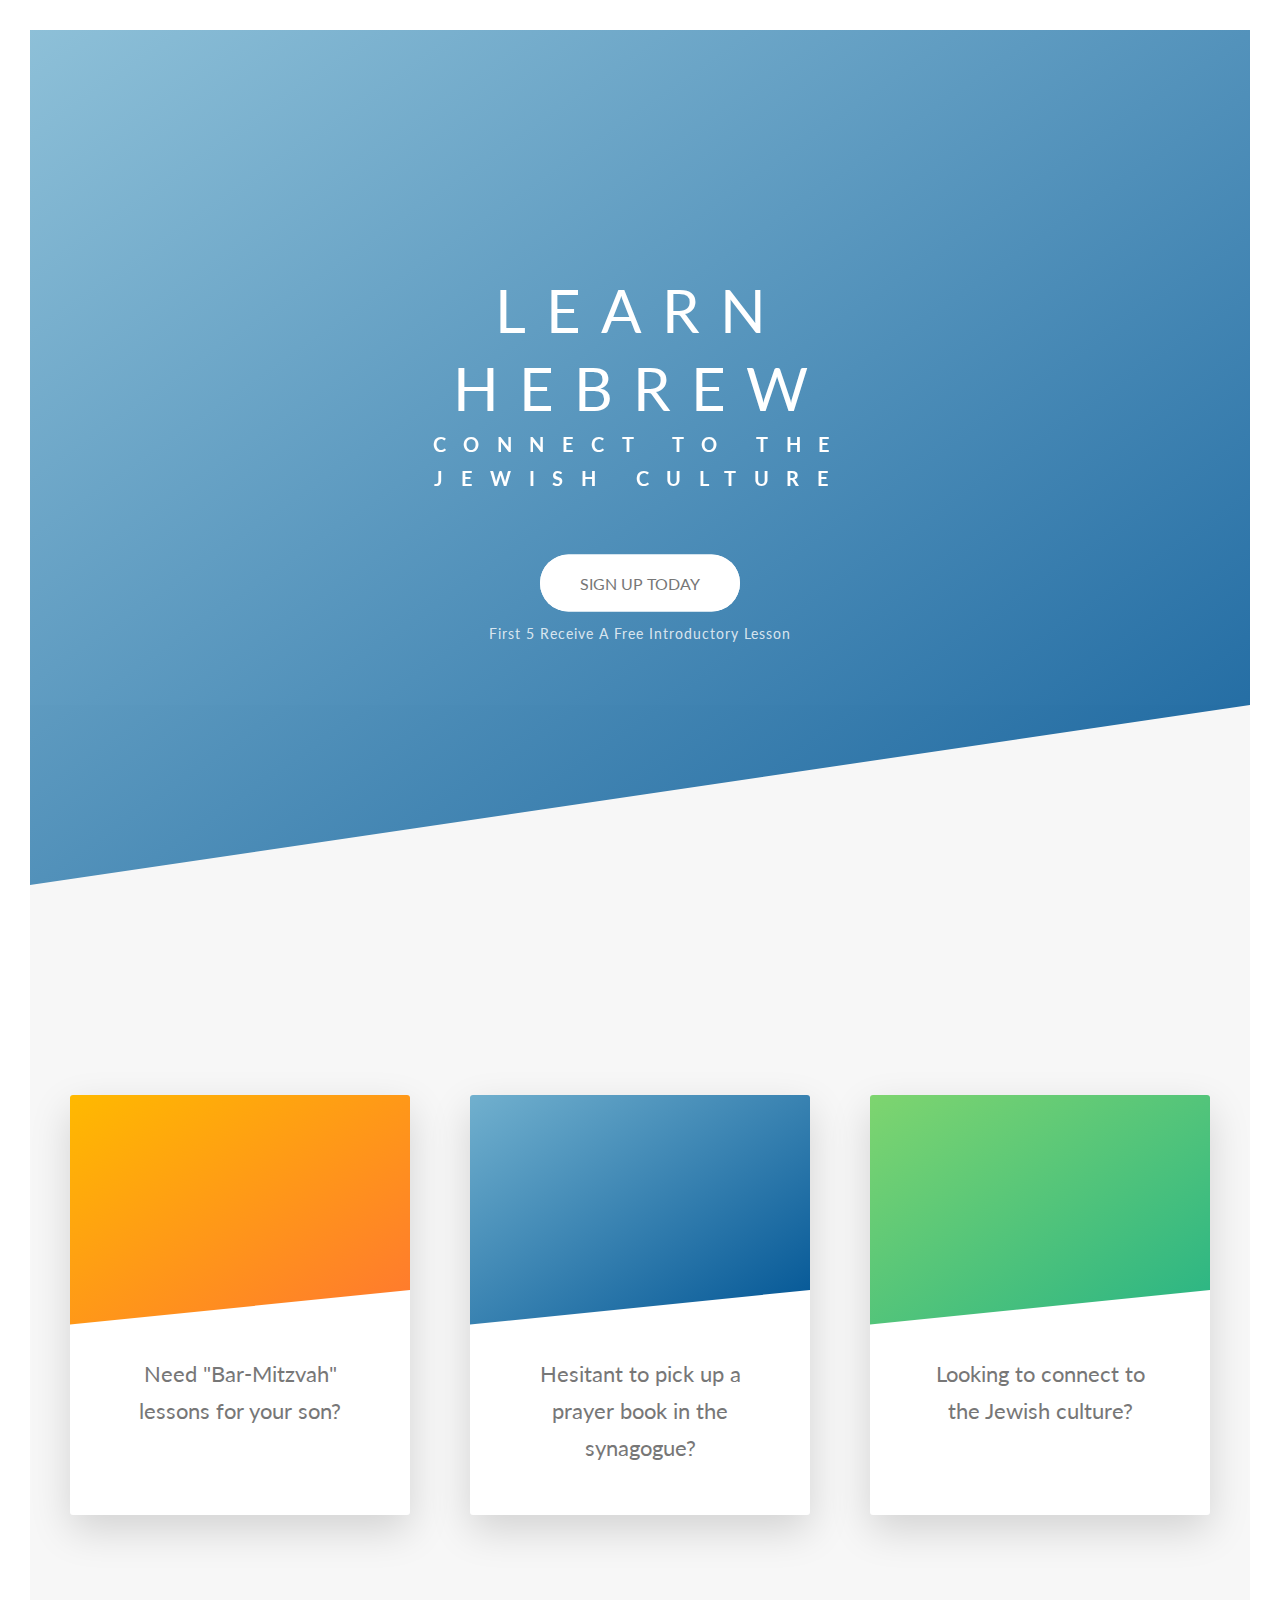
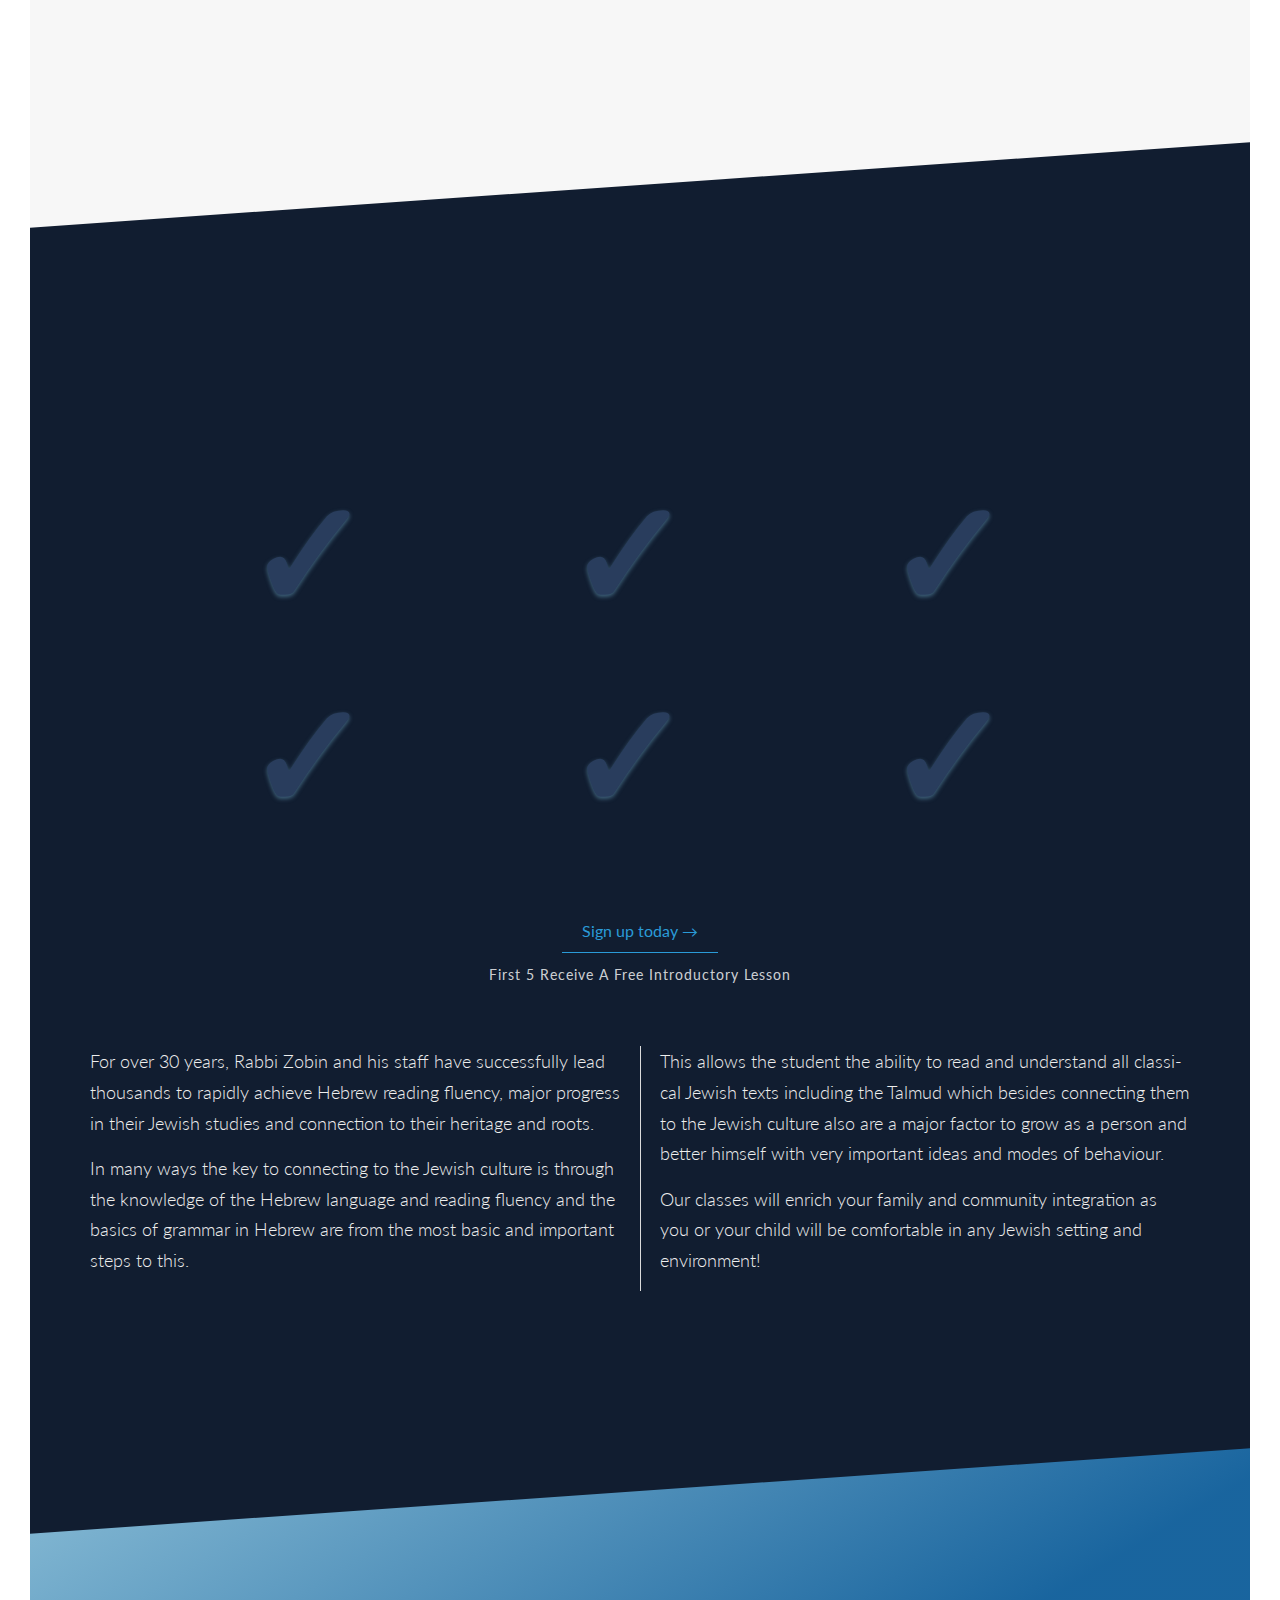
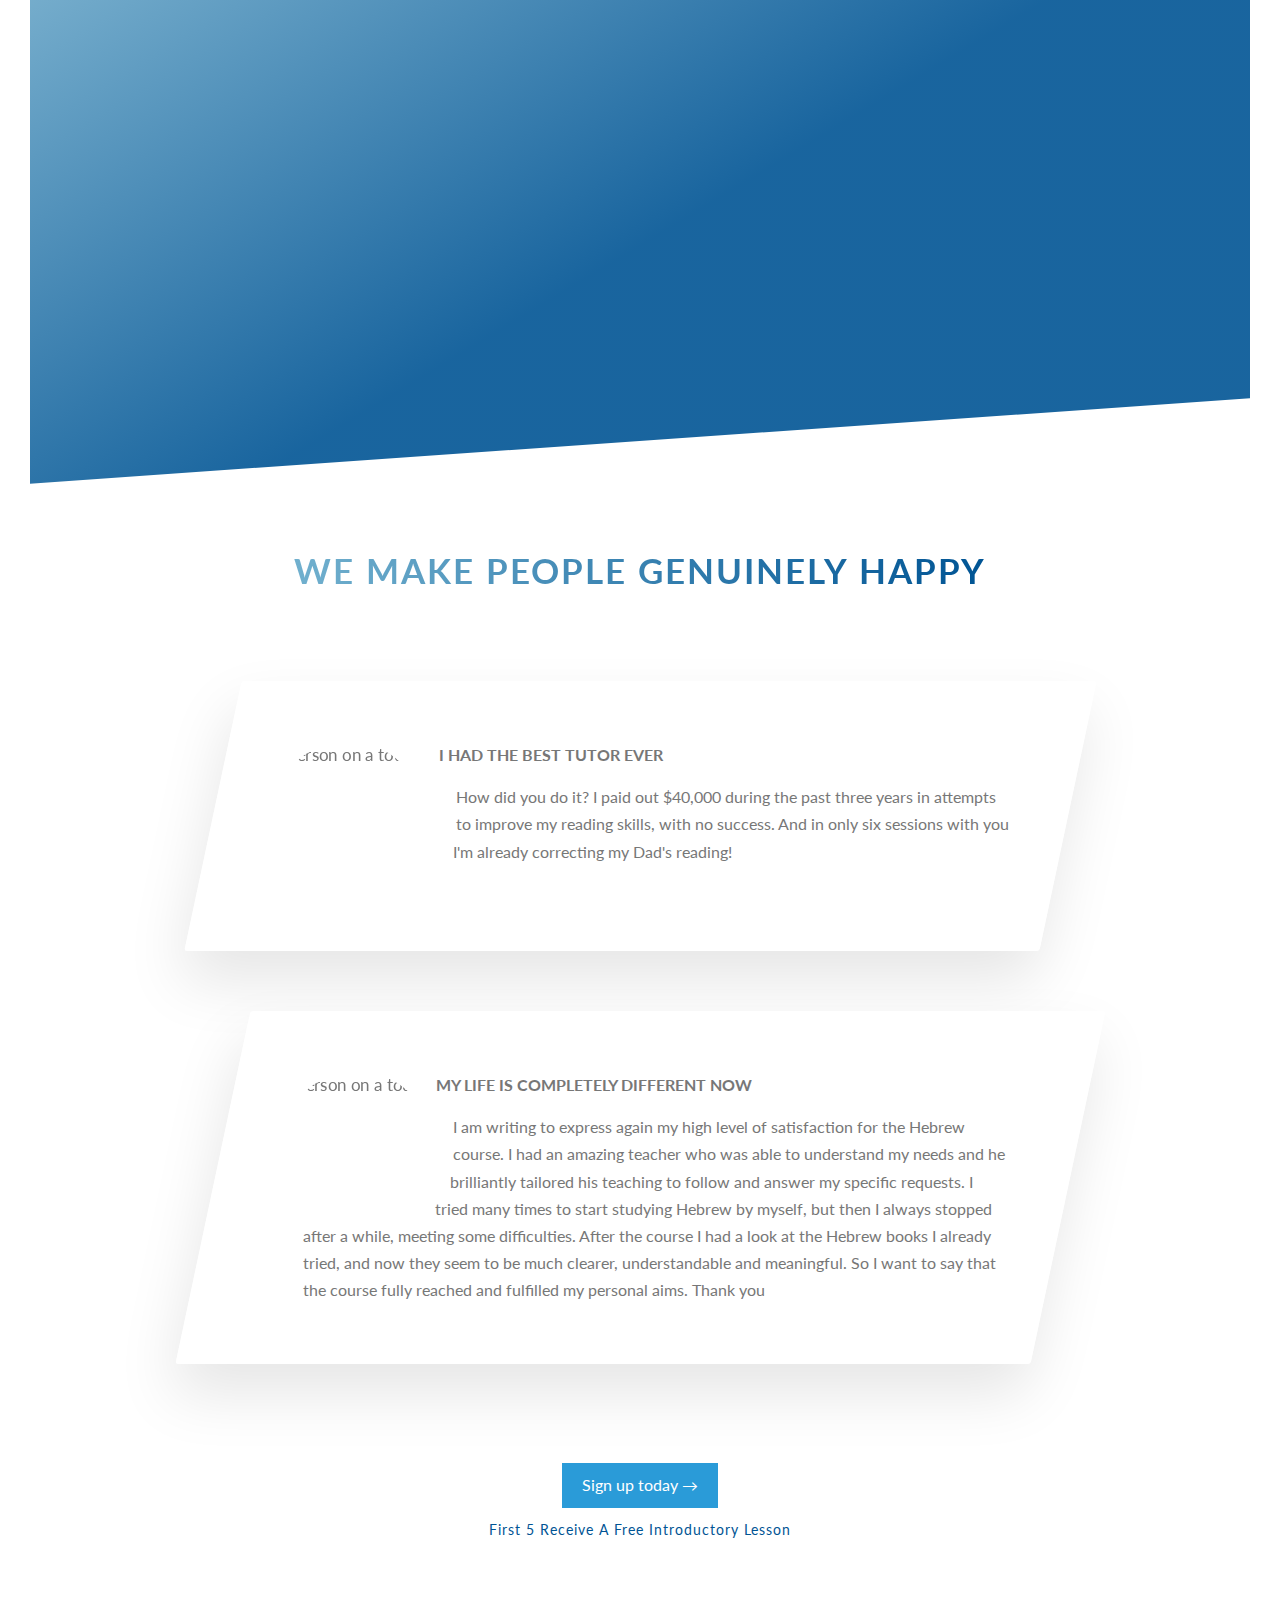
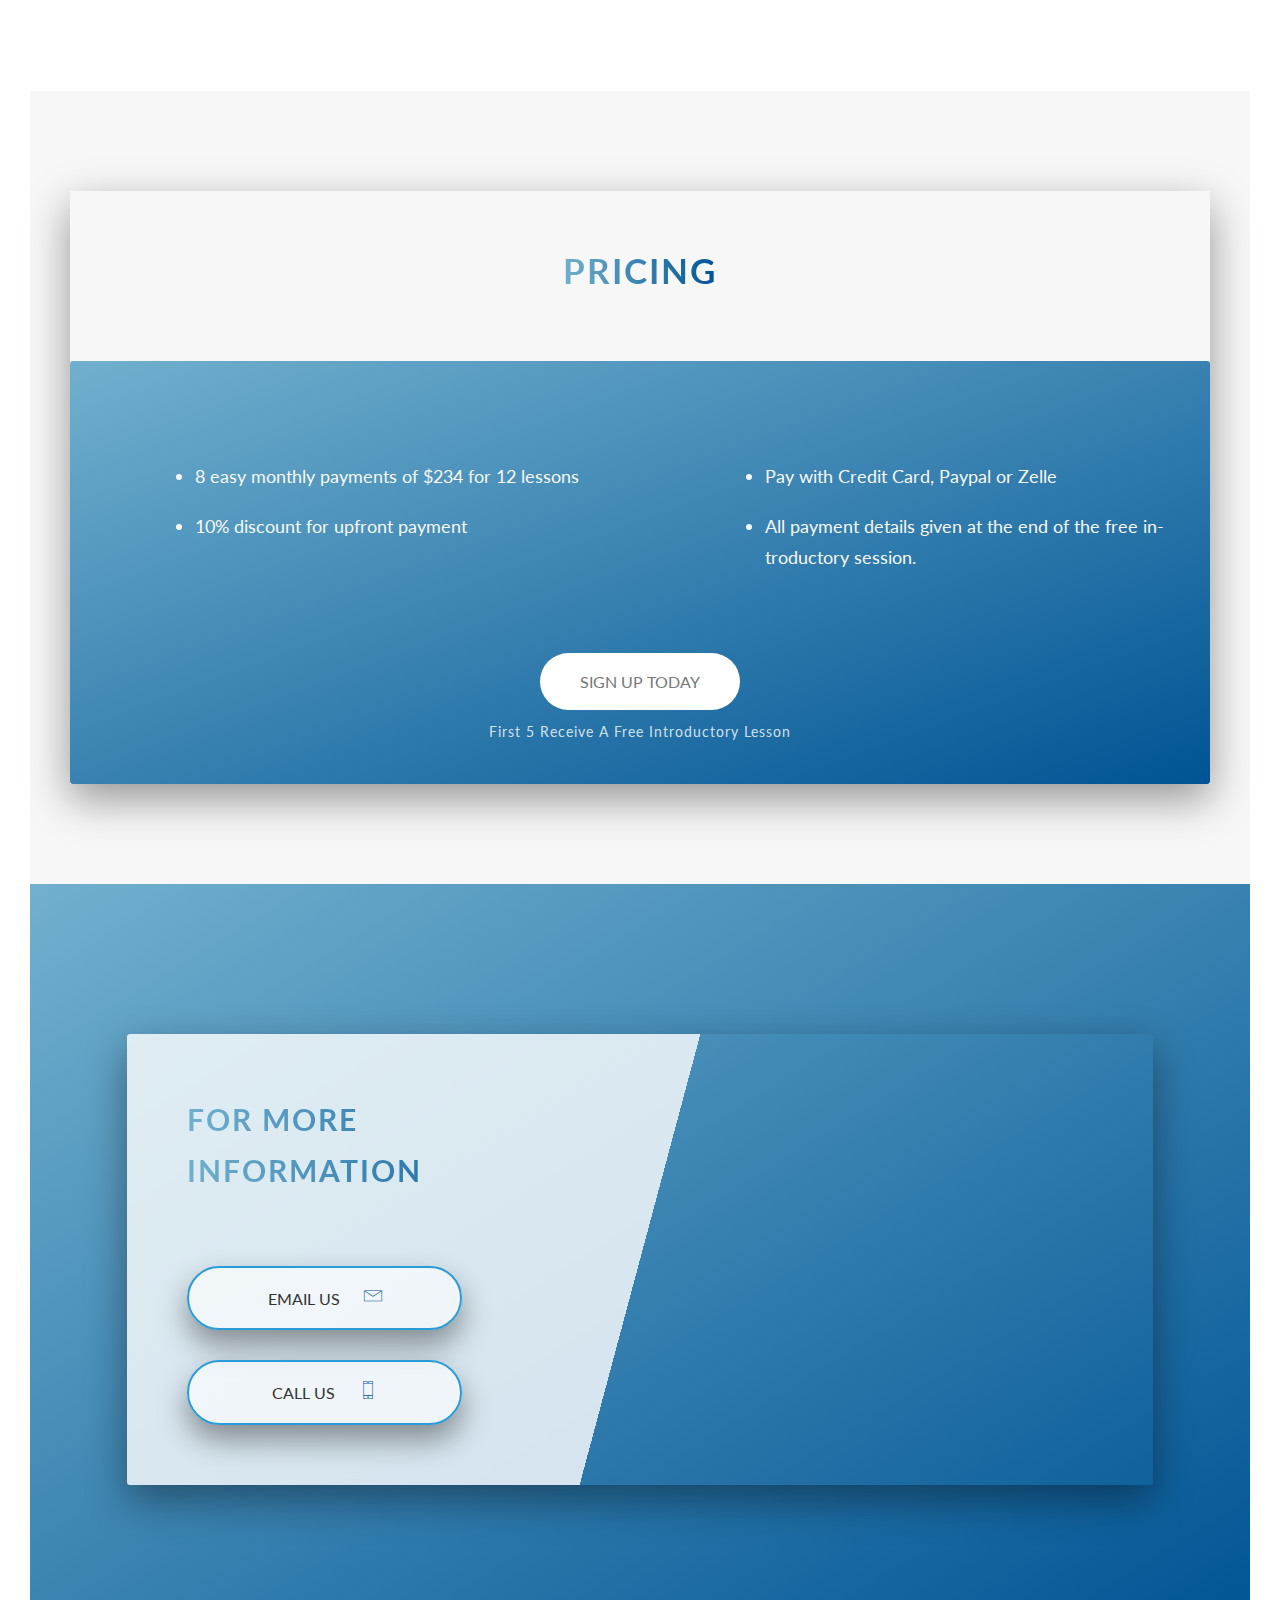
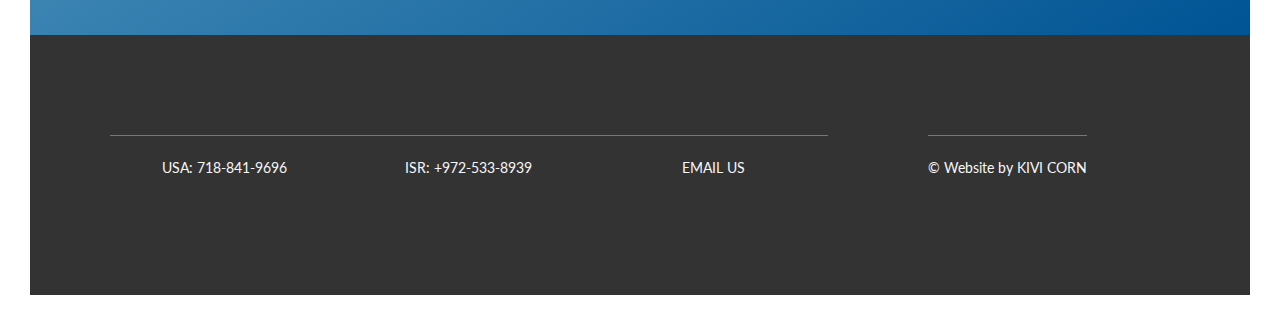
==== v3.html @ 21ce1f5a "add version 3" ====
<!DOCTYPE html>
<html lang="en">
    <head>
        <meta charset="UTF-8">
        <meta name="viewport" content="width=device-width, initial-scale=1.0">
        <link href="https://fonts.googleapis.com/css?family=Lato:100,300,400,700,900" rel="stylesheet">
        <link href="https://unpkg.com/aos@2.3.1/dist/aos.css" rel="stylesheet">
        <link rel="stylesheet" href="css/icon-font.css">
        <link rel="stylesheet" href="css/main.css">
        <link rel="icon" type="image/png" href="img/favicon16.ico">
        <title>Learn Hebrew and Jewish Texts</title>
        <script defer src="https://unpkg.com/aos@2.3.1/dist/aos.js"></script>
        <script defer src="js/script.js"></script>        
        <!-- Google Tag Manager -->

        <script>(function(w,d,s,l,i){w[l]=w[l]||[];w[l].push({'gtm.start':

        new Date().getTime(),event:'gtm.js'});var f=d.getElementsByTagName(s)[0],
    
        j=d.createElement(s),dl=l!='dataLayer'?'&l='+l:'';j.async=true;j.src=
    
        'https://www.googletagmanager.com/gtm.js?id='+i+dl;f.parentNode.insertBefore(j,f);
    
        })(window,document,'script','dataLayer','GTM-TTXZQD8');</script>
    <!-- End Google Tag Manager -->
    </head>
    <body>
        <!-- Google Tag Manager (noscript) -->
        <noscript><iframe src="https://www.googletagmanager.com/ns.html?id=GTM-TTXZQD8"
        height="0" width="0" style="display:none;visibility:hidden"></iframe></noscript>
        <!-- End Google Tag Manager (noscript) -->
        
        <header class="header">
            <!-- <div class="header__logo-box">
                <img src="img/favicon96.png" alt="Logo" class="header__logo">
            </div> -->

            <div class="header__text-box">
                <h1 class="heading-primary">
                    <span class="heading-primary--main">Learn Hebrew</span>
                    <span class="heading-primary--sub">Connect to the Jewish culture</span>
                </h1>
                <a href="https://hebrew-reading-session.youcanbook.me/" target="blank" class="btn btn--white btn--animated">Sign up today</a>
                <p class="offer btn--animated">first 5 receive a Free Introductory Lesson</p>
            </div>
        </header>
        <!-- Improve your reading and understanding of Jewish  -->
        <main>
            <section class="section-questions">
                <div class="u-center-text u-margin-bottom-big">
                    <h2 data-aos="zoom-in" class="heading-secondary">
                        Having difficulty reading Hebrew?
                    </h2>
                </div>
                <!-- <div class="row questions-container"> -->
                    <!-- <div class="questions-container__icon questions-container__icon--big">&#63;</div>
                    <div class="questions-container__icon questions-container__icon--left">&#63;</div>
                    <div class="questions-container__icon questions-container__icon--right">&#63;</div> -->

                    <!-- <div class="questions">
                        <div data-aos="flip-right" data-aos-delay="1200" class=" u-margin-bottom-small questions__question">
                            <h3 class="heading-tertiary">
                                Need "Bar-Mitzvah" lessons for your son?
                            </h3>
                        </div>
                        <div data-aos="flip-right" data-aos-delay="1000" class=" u-margin-bottom-small questions__question">
                            <h3 class="heading-tertiary">
                                Hesitant to pick up a prayer book in the synagogue?
                            </h3>
                        </div>
                        <div data-aos="flip-right" data-aos-delay="800" class=" u-margin-bottom-small questions__question">
                            <h3 class="heading-tertiary">
                                Want to learn Hebrew to read Jewish texts?
                            </h3>
                        </div>
                        <div data-aos="flip-right" data-aos-delay="600" class=" u-margin-bottom-small questions__question">
                            <h3 class="heading-tertiary">
                                Looking to connect to the Jewish culture?
                            </h3>
                        </div>
                    </div> -->
                <!-- </div> -->
                <section class="section-tours" id="section-tours">
                    <div class="row">
                        <div class="col">
                            <div class="card">
                                <div class="card__side card__side--front">
                                    <div class="card__picture card__picture--1"></div>
                                    <div class="card__details">
                                        Need "Bar-Mitzvah" lessons for your son?
                                    </div>
                                </div>
                            </div>
                        </div>
                        <div class="col">
                            <div class="card">
                                <div class="card__side card__side--front">
                                    <div class="card__picture card__picture--2"></div>
                                    <div class="card__details">
                                        Hesitant to pick up a prayer book in the synagogue?
                                    </div>
                                </div>
                            </div>
                        </div>
                        <div class="col">
                            <div class="card">
                                <div class="card__side card__side--front">
                                    <div class="card__picture card__picture--3"></div>
                                    <div class="card__details">
                                        Looking to connect to the Jewish culture?
                                    </div>
                                </div>
                            </div>
                        </div>
                    </div>
                </section>
            </section>

            <section class="section-solution">
                <div class="section-solution__content">
                    <div data-aos="fade-down" class="u-center-text u-margin-bottom-big">
                        <h2 class="heading-secondary solution__title">
                            We've got you covered!
                        </h2>
                    </div>
                    
                    <div class="row solution__items">
                        <!-- <div class="heading-tertiary solution__subtitle">
                            With our Jewish Culture Enrichment Classes you will
                        </div> -->
                        <div class="heading-tertiary solution__item">
                            <p data-aos="fade"data-aos-anchor-placement="top-bottom" class="solution__item-header">
                                rapidly achieve fluency in Hebrew reading
                            </p>
                            <div class="check-mark">&check;</div>
                        </div>
                        <div class="heading-tertiary solution__item">
                            <p data-aos="fade" data-aos-delay="400"data-aos-anchor-placement="top-bottom" class="solution__item-header">
                                Understand classic Jewish
                                texts like the Torah and the Talmud.
                            </p>
                            <div class="check-mark">&check;</div>
                        </div>
                        <div class="heading-tertiary solution__item">
                            <p data-aos="fade" data-aos-delay="600"data-aos-anchor-placement="top-bottom" class="solution__item-header">
                                Over 30 years experience
                            </p>
                            <div class="check-mark">&check;</div>
                        </div>
                        <div class="heading-tertiary solution__item">
                            <p data-aos="fade" data-aos-delay="800" data-aos-anchor-placement="top-bottom" class="solution__item-header">
                                your son will read hebrew like a pro in no time!
                            </p>
                            <div class="check-mark">&check;</div>
                        </div>
                        <div class="heading-tertiary solution__item">
                            <p data-aos="fade"data-aos-delay="1000"data-aos-anchor-placement="top-bottom" class="solution__item-header">
                                connect to your heritage and roots
                            </p>
                            <div class="check-mark">&check;</div>
                        </div>
                        <div class="heading-tertiary solution__item">
                            <p data-aos="fade"data-aos-delay="1200"data-aos-anchor-placement="top-bottom" class="solution__item-header">
                                you will feel at home with the prayer services! 
                            </p>
                            <div class="check-mark">&check;</div>
                        </div>
                    </div>
                    <div class="row solution__text">
                        <div class="sign-up-offer">
                            <a href="https://hebrew-reading-session.youcanbook.me/" target="blank" class="btn-text">Sign up today &rarr;</a>
                            <p class="offer">First 5 receive a Free Introductory Lesson</p>
                        </div>
                        <div class="paragraph">
                            <p class="u-margin-bottom-small">
                                For over 30 years, Rabbi Zobin and his staff have successfully lead thousands to rapidly achieve Hebrew reading fluency, major progress in their Jewish studies and connection to their heritage and roots.
                            </p>
                            <p class="u-margin-bottom-small">
                                In many ways the key to connecting to the Jewish culture is through the knowledge of the Hebrew language and reading fluency and the basics of grammar in Hebrew are from the most basic and important steps to this.
                            </p>
                            <p class="u-margin-bottom-small">
                                This allows the student the ability to read and understand all classical Jewish texts including the Talmud which besides connecting them to the Jewish culture also are a major factor to grow as a person and better himself with very important ideas and modes of behaviour.
                            </p>
                            <p class="u-margin-bottom-small">
                                Our classes will enrich your family and community integration as you or your child will be comfortable in any Jewish setting and environment!
                            </p>
                        </div>
                    </div>
                </div>  
            </section>

            <section class="section-features">
                <div class="row">
                    <div class="col" data-aos="zoom-in" data-aos-delay="800">
                        <div class="feature-box">
                            <i class="feature-box__icon icon-basic-display"></i>
                            <h3 class="heading-tertiary u-margin-bottom-small">Learn Online</h3>
                            <p class="feature-box__text">
                                All of our programs are taught over Zoom, so you can learn from the comfort of your own home.
                            </p>
                        </div>
                    </div>
                    <div class="col"data-aos="zoom-in" data-aos-delay="600">
                        <div class="feature-box">
                            <i class="feature-box__icon icon-basic-calendar"></i>
                            <h3 class="heading-tertiary u-margin-bottom-small">Flexible Schedule</h3>
                            <p class="feature-box__text">
                                With many talented and skillful tutors available, we can plan the lessons based on your schedule.
                            </p>
                        </div>
                    </div>
                    <div class="col"data-aos="zoom-in" data-aos-delay="400">
                        <div class="feature-box">
                            <i class="feature-box__icon icon-basic-clockwise"></i>
                            <h3 class="heading-tertiary u-margin-bottom-small">Rapid  Success</h3>
                            <p class="feature-box__text">
                                Our approach to teaching Hebrew is unique, and accomplishes goals easily and in minimal time.
                            </p>
                        </div>
                    </div>
                    <div class="col"data-aos="zoom-in">
                        <div class="feature-box">
                            <i class="feature-box__icon icon-basic-message-multiple"></i>
                            <h3 class="heading-tertiary u-margin-bottom-small">Satisfied Customers</h3>
                            <p class="feature-box__text">
                                Join thousands who have successfully mastered the Hebrew language using our unique method of teaching.
                            </p>
                        </div>
                    </div>
                </div>
            </section>

            <section class="section-stories">
                <div class="bg-video">
                    <video class="bg-video__content" autoplay muted loop>
                        <source src="img/headphones.mp4" type="video/mp4">
                            Your browser is not supported!
                    </video>
                </div>

                <div class="u-center-text u-margin-bottom-big">
                    <h2 class="heading-secondary">
                        We make people genuinely happy
                    </h2>
                </div>

                <div class="row">
                    <div class="story">
                        <figure class="story__shape">
                            <img class="story__image story__image--1" src="https://randomuser.me/api/portraits/men/85.jpg" alt="Person on a tour">
                            <figcaption class="story__caption">David stein</figcaption>
                        </figure>
                        <div class="story__text">
                            <h3 class="heading-tertiary u-margin-bottom-small">I had the best tutor ever</h3>
                            <p>
                                How did you do it? I paid out $40,000 during the past three years in attempts to improve my reading skills, with no success. And in only six sessions with you I'm already correcting my Dad's reading!
                            </p>
                        </div>
                    </div>
                    <div class="story">
                        <figure class="story__shape">
                            <img class="story__image story__image--2" src="https://randomuser.me/api/portraits/men/42.jpg" alt="Person on a tour">
                            <figcaption class="story__caption">Josh Marin</figcaption>
                        </figure>
                        <div class="story__text">
                            <h3 class="heading-tertiary u-margin-bottom-small">My life is completely different now</h3>
                            <p>
                                I am writing to express again my high level of satisfaction for the Hebrew course. I had an amazing teacher who was able to understand my needs and he brilliantly  tailored his teaching to follow and answer my specific requests.

                                I tried many times to start studying Hebrew by myself, but then I always stopped after a while, meeting some difficulties. After the course I had a look at the Hebrew books I already tried, and now they seem to be much clearer, understandable and meaningful.

                                So I want to say that the course fully reached and fulfilled my personal aims. Thank you
                            </p>
                        </div>
                    </div>
                </div>

                <div class="u-center-text u-margin-top-huge">
                    <a href="https://hebrew-reading-session.youcanbook.me/" target="blank" class="btn-text btn-text__dark">Sign up today &rarr;</a>
                    <p class="offer offer--dark">First 5 receive a Free Introductory Lesson</p>
                </div>
            </section>

            <section class="section-pricing">
                <div class="row pricing">
                    <div class="u-center-text">
                        <h2 class="heading-secondary pricing__title">
                            Pricing
                        </h2>
                    </div>
                    <div class="price-list-container">
                        <ul class="pricing-list u-margin-bottom-big">
                            <li class="pricing-list__item"> 8 easy monthly payments of $234 for 12 lessons</li>
                            <li class="pricing-list__item">10% discount for upfront payment</li>
                            <li class="pricing-list__item">Pay with Credit Card, Paypal or Zelle</li>
                            <li class="pricing-list__item">All payment details given at the end of the free introductory session.</li>
                        </ul>
                        <div class="u-center-text">
                            <a href="https://hebrew-reading-session.youcanbook.me/" target="blank" class="btn btn--white btn--animated btn--centered">Sign up today</a>
                            <p class="offer btn--animated">first 5 receive a Free Introductory Lesson</p>
                        </div>
                    </div>
                </div>
            </section>

            <section class="section-contact">
                <div class="row">
                    <div class="contact">
                        <div class="contact__info">
                            <div class="u-margin-bottom-medium">
                                <h2 class="heading-secondary contact__heading">
                                    For More Information
                                </h2>
                            </div>
                            <!-- <div class="contact__item">
                                <a class="contact__link contact__link--1 btn" href="#" target="blank">
                                    Book a Free Lesson <i class="icon-basic-calendar contact__icon"></i>
                                </a>
                            </div> -->
                            <div class="contact__item">
                                <a class="btn contact__link contact__link--2" href="mailto:machonkriah@gmail.com" target="blank">
                                    Email us <i class="icon-basic-mail contact__icon"></i>
                                </a>
                            </div>
                            <div class="contact__item">
                                <a class="btn contact__link contact__link--3" href="tel:+17188419696" target="blank">
                                    Call us <i class="icon-basic-smartphone contact__icon"></i>
                                </a>
                            </div>
                        </div>
                    </div>
                </div>
            </section>
        </main>
        <footer class="footer">
            <div class="row">
                <div class="footer__col--1">
                    <div class="footer__navigation">
                        <ul class="footer__list">
                            <li class="footer__item"><a href="tel:+17188419696" class="footer__link">USA: 718-841-9696</a></li>
                            <li class="footer__item"><a href="tel:+9725338939" class="footer__link">ISR: +972-533-8939</a></li>
                            <li class="footer__item"><a href="mailto:machonkriah@gmail.com" class="footer__link">Email us</a></li>
                        </ul>
                    </div>
                </div>
                <div class="footer__col--2">
                    <p class="footer__copyright">
                        &copy Website by <a href="mailto:developer@bykivi.com" target="blank" class="footer__link">Kivi Corn</a>
                    </p>
                </div>
            </div>
        </footer>

        <!-- <div class="popup" id="popup">
            <div class="popup__content">
                <div class="popup__left">
                    <img src="img/kosel.jpeg" alt="tora photo" class="popup__img">
                    <img src="img/barmitzvah.jpeg" alt="tora photo" class="popup__img">
                </div>
                <div class="popup__right">
                    <a href="#section-tours" class="popup__close">&times;</a>
                    <h2 class="heading-secondary u-margin-bottom-small">Start learning now</h2>
                    <h3 class="heading-tertiary u-margin-bottom-small">Brand New Offer! &ndash; Free Sessions with our friendly staff</h3>
                    <p class="popup__text">
                        For over 30 years, Rabbi Zobin and his staff have successfully lead thousands to rapidly achieve Hebrew reading fluency, major progress in their Jewish studies and connection to their heritage and roots.
                        In many ways the key to connecting to the Jewish culture is through the knowledge of the Hebrew language and reading fluency and the basics of grammar in Hebrew are from the most basic and important steps to this.
                        This allows the student the ability to read and understand all classical Jewish texts including the Talmud which besides connecting them to the Jewish culture also are a major factor to grow as a person and better himself with very important ideas and modes of behaviour. 
                    </p>
                    <a href="#" class="btn btn--green">Book now</a>
                </div>
            </div>
        </div> -->
    </body>
</html>
---- css/icon-font.css ----
@charset "UTF-8";

@font-face {
  font-family: "linea-basic-10";
  src: url("fonts/linea-basic-10.eot");
  src: url("fonts/linea-basic-10.eot?#iefix") format("embedded-opentype"),
    url("fonts/linea-basic-10.woff") format("woff"),
    url("fonts/linea-basic-10.ttf") format("truetype"),
    url("fonts/linea-basic-10.svg#linea-basic-10") format("svg");
  font-weight: normal;
  font-style: normal;
}

[data-icon]:before {
  font-family: "linea-basic-10" !important;
  content: attr(data-icon);
  font-style: normal !important;
  font-weight: normal !important;
  font-variant: normal !important;
  text-transform: none !important;
  speak: none;
  line-height: 1;
  -webkit-font-smoothing: antialiased;
  -moz-osx-font-smoothing: grayscale;
}

[class^="icon-"]:before,
[class*=" icon-"]:before {
  font-family: "linea-basic-10" !important;
  font-style: normal !important;
  font-weight: normal !important;
  font-variant: normal !important;
  text-transform: none !important;
  speak: none;
  line-height: 1;
  -webkit-font-smoothing: antialiased;
  -moz-osx-font-smoothing: grayscale;
}

.icon-basic-accelerator:before {
  content: "a";
}
.icon-basic-alarm:before {
  content: "b";
}
.icon-basic-anchor:before {
  content: "c";
}
.icon-basic-anticlockwise:before {
  content: "d";
}
.icon-basic-archive:before {
  content: "e";
}
.icon-basic-archive-full:before {
  content: "f";
}
.icon-basic-ban:before {
  content: "g";
}
.icon-basic-battery-charge:before {
  content: "h";
}
.icon-basic-battery-empty:before {
  content: "i";
}
.icon-basic-battery-full:before {
  content: "j";
}
.icon-basic-battery-half:before {
  content: "k";
}
.icon-basic-bolt:before {
  content: "l";
}
.icon-basic-book:before {
  content: "m";
}
.icon-basic-book-pen:before {
  content: "n";
}
.icon-basic-book-pencil:before {
  content: "o";
}
.icon-basic-bookmark:before {
  content: "p";
}
.icon-basic-calculator:before {
  content: "q";
}
.icon-basic-calendar:before {
  content: "r";
}
.icon-basic-cards-diamonds:before {
  content: "s";
}
.icon-basic-cards-hearts:before {
  content: "t";
}
.icon-basic-case:before {
  content: "u";
}
.icon-basic-chronometer:before {
  content: "v";
}
.icon-basic-clessidre:before {
  content: "w";
}
.icon-basic-clock:before {
  content: "x";
}
.icon-basic-clockwise:before {
  content: "y";
}
.icon-basic-cloud:before {
  content: "z";
}
.icon-basic-clubs:before {
  content: "A";
}
.icon-basic-compass:before {
  content: "B";
}
.icon-basic-cup:before {
  content: "C";
}
.icon-basic-diamonds:before {
  content: "D";
}
.icon-basic-display:before {
  content: "E";
}
.icon-basic-download:before {
  content: "F";
}
.icon-basic-exclamation:before {
  content: "G";
}
.icon-basic-eye:before {
  content: "H";
}
.icon-basic-eye-closed:before {
  content: "I";
}
.icon-basic-female:before {
  content: "J";
}
.icon-basic-flag1:before {
  content: "K";
}
.icon-basic-flag2:before {
  content: "L";
}
.icon-basic-floppydisk:before {
  content: "M";
}
.icon-basic-folder:before {
  content: "N";
}
.icon-basic-folder-multiple:before {
  content: "O";
}
.icon-basic-gear:before {
  content: "P";
}
.icon-basic-geolocalize-01:before {
  content: "Q";
}
.icon-basic-geolocalize-05:before {
  content: "R";
}
.icon-basic-globe:before {
  content: "S";
}
.icon-basic-gunsight:before {
  content: "T";
}
.icon-basic-hammer:before {
  content: "U";
}
.icon-basic-headset:before {
  content: "V";
}
.icon-basic-heart:before {
  content: "W";
}
.icon-basic-heart-broken:before {
  content: "X";
}
.icon-basic-helm:before {
  content: "Y";
}
.icon-basic-home:before {
  content: "Z";
}
.icon-basic-info:before {
  content: "0";
}
.icon-basic-ipod:before {
  content: "1";
}
.icon-basic-joypad:before {
  content: "2";
}
.icon-basic-key:before {
  content: "3";
}
.icon-basic-keyboard:before {
  content: "4";
}
.icon-basic-laptop:before {
  content: "5";
}
.icon-basic-life-buoy:before {
  content: "6";
}
.icon-basic-lightbulb:before {
  content: "7";
}
.icon-basic-link:before {
  content: "8";
}
.icon-basic-lock:before {
  content: "9";
}
.icon-basic-lock-open:before {
  content: "!";
}
.icon-basic-magic-mouse:before {
  content: '"';
}
.icon-basic-magnifier:before {
  content: "#";
}
.icon-basic-magnifier-minus:before {
  content: "$";
}
.icon-basic-magnifier-plus:before {
  content: "%";
}
.icon-basic-mail:before {
  content: "&";
}
.icon-basic-mail-multiple:before {
  content: "'";
}
.icon-basic-mail-open:before {
  content: "(";
}
.icon-basic-mail-open-text:before {
  content: ")";
}
.icon-basic-male:before {
  content: "*";
}
.icon-basic-map:before {
  content: "+";
}
.icon-basic-message:before {
  content: ",";
}
.icon-basic-message-multiple:before {
  content: "-";
}
.icon-basic-message-txt:before {
  content: ".";
}
.icon-basic-mixer2:before {
  content: "/";
}
.icon-basic-mouse:before {
  content: ":";
}
.icon-basic-notebook:before {
  content: ";";
}
.icon-basic-notebook-pen:before {
  content: "<";
}
.icon-basic-notebook-pencil:before {
  content: "=";
}
.icon-basic-paperplane:before {
  content: ">";
}
.icon-basic-pencil-ruler:before {
  content: "?";
}
.icon-basic-pencil-ruler-pen:before {
  content: "@";
}
.icon-basic-photo:before {
  content: "[";
}
.icon-basic-picture:before {
  content: "]";
}
.icon-basic-picture-multiple:before {
  content: "^";
}
.icon-basic-pin1:before {
  content: "_";
}
.icon-basic-pin2:before {
  content: "`";
}
.icon-basic-postcard:before {
  content: "{";
}
.icon-basic-postcard-multiple:before {
  content: "|";
}
.icon-basic-printer:before {
  content: "}";
}
.icon-basic-question:before {
  content: "~";
}
.icon-basic-rss:before {
  content: "\\";
}
.icon-basic-server:before {
  content: "\e000";
}
.icon-basic-server2:before {
  content: "\e001";
}
.icon-basic-server-cloud:before {
  content: "\e002";
}
.icon-basic-server-download:before {
  content: "\e003";
}
.icon-basic-server-upload:before {
  content: "\e004";
}
.icon-basic-settings:before {
  content: "\e005";
}
.icon-basic-share:before {
  content: "\e006";
}
.icon-basic-sheet:before {
  content: "\e007";
}
.icon-basic-sheet-multiple:before {
  content: "\e008";
}
.icon-basic-sheet-pen:before {
  content: "\e009";
}
.icon-basic-sheet-pencil:before {
  content: "\e00a";
}
.icon-basic-sheet-txt:before {
  content: "\e00b";
}
.icon-basic-signs:before {
  content: "\e00c";
}
.icon-basic-smartphone:before {
  content: "\e00d";
}
.icon-basic-spades:before {
  content: "\e00e";
}
.icon-basic-spread:before {
  content: "\e00f";
}
.icon-basic-spread-bookmark:before {
  content: "\e010";
}
.icon-basic-spread-text:before {
  content: "\e011";
}
.icon-basic-spread-text-bookmark:before {
  content: "\e012";
}
.icon-basic-star:before {
  content: "\e013";
}
.icon-basic-tablet:before {
  content: "\e014";
}
.icon-basic-target:before {
  content: "\e015";
}
.icon-basic-todo:before {
  content: "\e016";
}
.icon-basic-todo-pen:before {
  content: "\e017";
}
.icon-basic-todo-pencil:before {
  content: "\e018";
}
.icon-basic-todo-txt:before {
  content: "\e019";
}
.icon-basic-todolist-pen:before {
  content: "\e01a";
}
.icon-basic-todolist-pencil:before {
  content: "\e01b";
}
.icon-basic-trashcan:before {
  content: "\e01c";
}
.icon-basic-trashcan-full:before {
  content: "\e01d";
}
.icon-basic-trashcan-refresh:before {
  content: "\e01e";
}
.icon-basic-trashcan-remove:before {
  content: "\e01f";
}
.icon-basic-upload:before {
  content: "\e020";
}
.icon-basic-usb:before {
  content: "\e021";
}
.icon-basic-video:before {
  content: "\e022";
}
.icon-basic-watch:before {
  content: "\e023";
}
.icon-basic-webpage:before {
  content: "\e024";
}
.icon-basic-webpage-img-txt:before {
  content: "\e025";
}
.icon-basic-webpage-multiple:before {
  content: "\e026";
}
.icon-basic-webpage-txt:before {
  content: "\e027";
}
.icon-basic-world:before {
  content: "\e028";
}
---- css/main.css ----
@-webkit-keyframes moveInLeft {
  0% {
    opacity: 0;
    -webkit-transform: translateX(-10rem);
            transform: translateX(-10rem);
  }
  80% {
    -webkit-transform: translateX(1rem);
            transform: translateX(1rem);
  }
  100% {
    opacity: 1;
    -webkit-transform: translateX(0);
            transform: translateX(0);
  }
}

@keyframes moveInLeft {
  0% {
    opacity: 0;
    -webkit-transform: translateX(-10rem);
            transform: translateX(-10rem);
  }
  80% {
    -webkit-transform: translateX(1rem);
            transform: translateX(1rem);
  }
  100% {
    opacity: 1;
    -webkit-transform: translateX(0);
            transform: translateX(0);
  }
}

@-webkit-keyframes moveInRight {
  0% {
    opacity: 0;
    -webkit-transform: translateX(10rem);
            transform: translateX(10rem);
  }
  80% {
    -webkit-transform: translateX(-1rem);
            transform: translateX(-1rem);
  }
  100% {
    opacity: 1;
    -webkit-transform: translateX(0);
            transform: translateX(0);
  }
}

@keyframes moveInRight {
  0% {
    opacity: 0;
    -webkit-transform: translateX(10rem);
            transform: translateX(10rem);
  }
  80% {
    -webkit-transform: translateX(-1rem);
            transform: translateX(-1rem);
  }
  100% {
    opacity: 1;
    -webkit-transform: translateX(0);
            transform: translateX(0);
  }
}

@-webkit-keyframes moveInBottom {
  0% {
    opacity: 0;
    -webkit-transform: translateY(3rem);
            transform: translateY(3rem);
  }
  100% {
    opacity: 1;
    -webkit-transform: translateX(0);
            transform: translateX(0);
  }
}

@keyframes moveInBottom {
  0% {
    opacity: 0;
    -webkit-transform: translateY(3rem);
            transform: translateY(3rem);
  }
  100% {
    opacity: 1;
    -webkit-transform: translateX(0);
            transform: translateX(0);
  }
}

@-webkit-keyframes zoomIn {
  0% {
    opacity: 0;
    -webkit-transform: translateY(3rem);
            transform: translateY(3rem);
  }
  100% {
    opacity: 1;
    -webkit-transform: translateX(0);
            transform: translateX(0);
  }
}

@keyframes zoomIn {
  0% {
    opacity: 0;
    -webkit-transform: translateY(3rem);
            transform: translateY(3rem);
  }
  100% {
    opacity: 1;
    -webkit-transform: translateX(0);
            transform: translateX(0);
  }
}

*,
*::after,
*::before {
  margin: 0;
  padding: 0;
  -webkit-box-sizing: inherit;
          box-sizing: inherit;
}

html {
  font-size: 62.5%;
}

body {
  -webkit-box-sizing: border-box;
          box-sizing: border-box;
}

body {
  font-family: "Lato", sans-serif;
  font-weight: 400;
  line-height: 1.7;
  color: #777;
  padding: 3rem;
  overflow-x: hidden;
}

@media (max-width: 600px) {
  body {
    padding: 0;
  }
}

.heading-primary {
  color: #fff;
  text-transform: uppercase;
  -webkit-backface-visibility: hidden;
          backface-visibility: hidden;
  margin-bottom: 6rem;
}

.heading-primary--main {
  display: block;
  font-size: 6rem;
  font-weight: 400;
  letter-spacing: 2rem;
  -webkit-animation: moveInLeft 1s ease-out;
          animation: moveInLeft 1s ease-out;
  line-height: 1.3;
}

@media (max-width: 600px) {
  .heading-primary--main {
    font-size: 3rem;
    letter-spacing: 1.8rem;
    margin-bottom: 2rem;
  }
}

.heading-primary--sub {
  display: block;
  font-size: 2rem;
  font-weight: 700;
  letter-spacing: 1.75rem;
  -webkit-animation: moveInRight 1s ease-out;
          animation: moveInRight 1s ease-out;
}

@media (max-width: 600px) {
  .heading-primary--sub {
    font-size: 2rem;
    letter-spacing: 2px;
  }
}

.heading-secondary {
  font-size: 3.5rem;
  text-transform: uppercase;
  font-weight: 700;
  background-image: -webkit-gradient(linear, left top, right top, from(#71b0ce), to(#005494));
  background-image: linear-gradient(to right, #71b0ce, #005494);
  display: inline-block;
  -webkit-background-clip: text;
  color: transparent;
  letter-spacing: 2px;
  -webkit-transition: all 0.2s;
  transition: all 0.2s;
  position: relative;
  z-index: 1000;
}

.heading-secondary:hover {
  -webkit-transform: skewY(2deg) skewX(15deg) scale(1.1);
          transform: skewY(2deg) skewX(15deg) scale(1.1);
  text-shadow: 0.5rem 1rem 2rem rgba(0, 0, 0, 0.2);
}

.heading-tertiary {
  font-size: 1.6rem;
  font-weight: 700;
  text-transform: uppercase;
}

.u-center-text {
  text-align: center;
}

.u-margin-bottom-small {
  margin-bottom: 1.5rem;
}

.u-margin-bottom-medium {
  margin-bottom: 4rem;
}

.u-margin-bottom-big {
  margin-bottom: 8rem;
}

.u-margin-top-big {
  margin-top: 8rem;
}

.u-margin-top-huge {
  margin-top: 10rem;
}

.bg-video {
  position: absolute;
  top: 0;
  left: 0;
  height: 100%;
  width: 100%;
  z-index: -1;
  opacity: 0.4;
  overflow: hidden;
}

@media (max-width: 800px) {
  .bg-video {
    display: none;
  }
}

.bg-video__content {
  height: 100%;
  width: 100%;
  -o-object-fit: cover;
     object-fit: cover;
}

.btn:link, .btn:visited {
  text-transform: uppercase;
  text-decoration: none;
  padding: 1.5rem 4rem;
  display: inline-block;
  border-radius: 10rem;
  -webkit-transition: all 0.2s ease-out;
  transition: all 0.2s ease-out;
  position: relative;
  font-size: 1.6rem;
}

.btn:hover {
  -webkit-transform: translateY(-3px);
          transform: translateY(-3px);
  -webkit-box-shadow: 0 1rem 2rem rgba(0, 0, 0, 0.2);
          box-shadow: 0 1rem 2rem rgba(0, 0, 0, 0.2);
}

.btn:hover::after {
  -webkit-transform: scaleX(1.4) scaleY(1.6);
          transform: scaleX(1.4) scaleY(1.6);
  opacity: 0;
}

.btn:active {
  -webkit-transform: translateY(-1px);
          transform: translateY(-1px);
  -webkit-box-shadow: 0 0.5rem 1rem rgba(0, 0, 0, 0.2);
          box-shadow: 0 0.5rem 1rem rgba(0, 0, 0, 0.2);
}

.btn--white {
  background-color: #fff;
  color: #777;
}

.btn--white::after {
  background-color: #fff;
}

.btn--green {
  background-color: #2a9bd8;
  color: #fff;
}

.btn--green::after {
  background-color: #2a9bd8;
}

.btn--centered {
  margin: auto;
  display: inline-block;
}

.btn::after {
  content: "";
  display: inline-block;
  height: 100%;
  width: 100%;
  border-radius: 10rem;
  position: absolute;
  top: 0;
  left: 0;
  z-index: -1;
  -webkit-transition: all 0.4s ease-out;
  transition: all 0.4s ease-out;
}

.btn--animated {
  -webkit-animation: moveInBottom 0.5s ease-out 0.75s;
          animation: moveInBottom 0.5s ease-out 0.75s;
  -webkit-animation-fill-mode: backwards;
          animation-fill-mode: backwards;
}

.btn-text:link, .btn-text:visited {
  color: #2a9bd8;
  display: inline-block;
  text-decoration: none;
  border-bottom: 1px solid #2a9bd8;
  padding: 0.8rem 2rem;
  font-size: 1.6rem;
  -webkit-transition: all 0.2s;
  transition: all 0.2s;
  position: relative;
}

.btn-text:hover {
  background: #2a9bd8;
  color: #fff;
  -webkit-box-shadow: 0 1rem 2rem rgba(0, 0, 0, 0.15);
          box-shadow: 0 1rem 2rem rgba(0, 0, 0, 0.15);
  -webkit-transform: translateY(-2px);
          transform: translateY(-2px);
}

.btn-text:active {
  -webkit-box-shadow: 0 0.5rem 1rem rgba(0, 0, 0, 0.15);
          box-shadow: 0 0.5rem 1rem rgba(0, 0, 0, 0.15);
  -webkit-transform: translateY(0);
          transform: translateY(0);
}

.btn-text__dark {
  background: #2a9bd8;
  color: #fff !important;
}

.btn-text__dark:hover {
  background: #005494;
  color: #f7f7f7 !important;
}

.contact__link {
  display: inline-block;
  width: 70%;
  padding: 1.8rem;
  -webkit-box-shadow: 0 1.5rem 3rem rgba(0, 0, 0, 0.4);
          box-shadow: 0 1.5rem 3rem rgba(0, 0, 0, 0.4);
  color: #eee;
  text-align: center;
  text-transform: capitalize;
  text-decoration: none;
  font-size: 1.8rem;
  border: 2px solid #2a9bd8;
  color: #333;
  background-color: rgba(255, 255, 255, 0.6);
}

.contact__link::after {
  background-color: #eee;
}

@media (max-width: 750px) {
  .contact__link {
    padding: 1rem 2rem !important;
  }
}

@media (max-width: 600px) {
  .contact__link {
    padding: 1rem 2rem !important;
  }
}

.composition {
  position: relative;
}

.composition__photo {
  width: 55%;
  -webkit-box-shadow: 0 1.5rem 4rem rgba(0, 0, 0, 0.4);
          box-shadow: 0 1.5rem 4rem rgba(0, 0, 0, 0.4);
  border-radius: 2px;
  position: absolute;
  -webkit-transition: all 0.2s;
  transition: all 0.2s;
  z-index: 10;
  outline-offset: 2rem;
}

.composition__photo--p1 {
  left: 0;
  top: -2rem;
}

.composition__photo--p2 {
  right: 0;
  top: 2rem;
}

.composition__photo--p3 {
  left: 20%;
  top: 10rem;
}

.composition__photo:hover {
  -webkit-transform: scale(1.05) translateY(-0.5rem);
          transform: scale(1.05) translateY(-0.5rem);
  -webkit-box-shadow: 0 2.5rem 4rem rgba(0, 0, 0, 0.5);
          box-shadow: 0 2.5rem 4rem rgba(0, 0, 0, 0.5);
  z-index: 20;
  outline: 1.5rem solid #2a9bd8;
}

.composition:hover .composition__photo:not(:hover) {
  -webkit-transform: scale(0.95);
          transform: scale(0.95);
}

.feature-box {
  background-color: rgba(255, 255, 255, 0.8);
  font-size: 1.5rem;
  padding: 2.5rem;
  text-align: center;
  border-radius: 3px;
  -webkit-box-shadow: 0 1.5rem 4rem rgba(0, 0, 0, 0.15);
          box-shadow: 0 1.5rem 4rem rgba(0, 0, 0, 0.15);
  -webkit-transition: -webkit-transform 0.3s;
  transition: -webkit-transform 0.3s;
  transition: transform 0.3s;
  transition: transform 0.3s, -webkit-transform 0.3s;
  min-width: 20rem;
  margin-bottom: 1rem;
}

.feature-box__icon {
  font-size: 6rem;
  margin-bottom: 0.5rem;
  background-image: -webkit-gradient(linear, left top, right top, from(#71b0ce), to(#005494));
  background-image: linear-gradient(to right, #71b0ce, #005494);
  display: inline-block;
  -webkit-background-clip: text;
  color: transparent;
}

.feature-box:hover {
  -webkit-transform: translateY(-1.5rem) scale(1.03);
          transform: translateY(-1.5rem) scale(1.03);
}

.card {
  position: relative;
  height: 52rem;
  min-width: 20rem;
}

.card__side {
  height: 42rem;
  width: 100%;
  border-radius: 3px;
  -webkit-box-shadow: 0 1.5rem 4rem rgba(0, 0, 0, 0.15);
          box-shadow: 0 1.5rem 4rem rgba(0, 0, 0, 0.15);
  overflow: hidden;
}

.card__side--front {
  background-color: #fff;
}

.card__picture {
  background-size: cover;
  height: 23rem;
  background-blend-mode: screen;
  -webkit-clip-path: polygon(0 0, 100% 0, 100% 85%, 0 100%);
  clip-path: polygon(0 0, 100% 0, 100% 85%, 0 100%);
  background-position: center;
}

.card__picture--1 {
  background-image: -webkit-gradient(linear, left top, right bottom, from(#ffb900), to(#ff7730)), url(../img/bar-mitzvah.jpg);
  background-image: linear-gradient(to right bottom, #ffb900, #ff7730), url(../img/bar-mitzvah.jpg);
}

.card__picture--2 {
  background-image: -webkit-gradient(linear, left top, right bottom, from(#71b0ce), to(#005494)), url(../img/siddur.jpg);
  background-image: linear-gradient(to right bottom, #71b0ce, #005494), url(../img/siddur.jpg);
}

.card__picture--3 {
  background-image: -webkit-gradient(linear, left top, right bottom, from(#7ed56f), to(#28b485)), url(../img/kotel.jpg);
  background-image: linear-gradient(to right bottom, #7ed56f, #28b485), url(../img/kotel.jpg);
}

.card__heading {
  font-size: 2.8rem;
  font-weight: 300;
  text-transform: uppercase;
  color: #fff;
  position: absolute;
  top: 12rem;
  right: 2rem;
  text-align: right;
  width: 75%;
}

.card__details {
  padding: 3rem;
  width: 80%;
  margin: auto;
  text-align: center;
  font-size: 2.2rem;
}

@media (max-width: 1050px) {
  .card__details {
    font-size: 1.8rem;
  }
}

.popup {
  height: 100vh;
  width: 100%;
  position: fixed;
  top: 0;
  left: 0;
  background-color: rgba(0, 0, 0, 0.8);
  z-index: 999;
  opacity: 0;
  visibility: hidden;
  -webkit-transition: all 0.5s;
  transition: all 0.5s;
}

.popup__content {
  position: absolute;
  top: 50%;
  left: 50%;
  -webkit-transform: translate(-50%, -50%);
          transform: translate(-50%, -50%);
  width: 75%;
  height: 50rem;
  background-color: #fff;
  -webkit-box-shadow: 0 2rem 4rem rgba(0, 0, 0, 0.2);
          box-shadow: 0 2rem 4rem rgba(0, 0, 0, 0.2);
  border-radius: 3px;
  display: table;
  overflow: hidden;
  padding: 2rem;
  opacity: 0;
  -webkit-transform: translate(-50%, -50%) scale(0.25);
          transform: translate(-50%, -50%) scale(0.25);
  -webkit-transition: all 0.4s 0.2s;
  transition: all 0.4s 0.2s;
}

.popup__left {
  width: 33.33333%;
  display: table-cell;
  vertical-align: middle;
}

.popup__right {
  width: 66.66666%;
  display: table-cell;
  vertical-align: middle;
  padding: 3rem 5rem;
}

.popup__img {
  display: block;
  width: 100%;
}

.popup__text {
  font-size: 1.4rem;
  margin-bottom: 4rem;
  -webkit-column-count: 2;
          column-count: 2;
  -webkit-column-gap: 4rem;
          column-gap: 4rem;
  -webkit-column-rule: 1px solid #eee;
          column-rule: 1px solid #eee;
  -ms-hyphens: auto;
  -webkit-hyphens: auto;
  hyphens: auto;
}

.popup:target {
  opacity: 1;
  visibility: visible;
}

.popup:target .popup__content {
  opacity: 1;
  -webkit-transform: translate(-50%, -50%) scale(1);
          transform: translate(-50%, -50%) scale(1);
}

.popup__close:link, .popup__close:visited {
  color: #777;
  position: absolute;
  top: 2.5rem;
  right: 2.5rem;
  font-size: 3rem;
  text-decoration: none;
  display: inline-block;
  -webkit-transition: all 0.2s;
  transition: all 0.2s;
  line-height: 1;
}

.popup__close:hover {
  color: #2a9bd8;
}

.pricing {
  -webkit-box-orient: vertical;
  -webkit-box-direction: normal;
      -ms-flex-direction: column;
          flex-direction: column;
  -webkit-box-shadow: 0 1.5rem 4rem rgba(0, 0, 0, 0.4);
          box-shadow: 0 1.5rem 4rem rgba(0, 0, 0, 0.4);
  overflow: hidden;
}

.pricing__title {
  margin-top: 5rem;
}

.price-list-container {
  position: relative;
  background-image: -webkit-gradient(linear, left top, right bottom, from(#71b0ce), to(#005494));
  background-image: linear-gradient(to right bottom, #71b0ce, #005494);
  padding: 10rem 4rem 4rem;
  border-radius: 3px;
}

.pricing-list {
  font-size: 1.8rem;
  color: #f7f7f7;
  -webkit-column-count: 2;
          column-count: 2;
  -webkit-column-gap: 8rem;
          column-gap: 8rem;
  -webkit-hyphens: auto;
      -ms-hyphens: auto;
          hyphens: auto;
}

@media (max-width: 850px) {
  .pricing-list {
    -webkit-column-count: 1;
            column-count: 1;
  }
}

.pricing-list__item {
  margin-left: 8.5rem;
}

.pricing-list__item:not(:first-child) {
  margin-top: 2rem;
}

@media (max-width: 850px) {
  .pricing-list__item {
    -webkit-column-count: 1;
            column-count: 1;
    margin-left: 0;
  }
}

.questions {
  z-index: 1000;
  display: -webkit-box;
  display: -ms-flexbox;
  display: flex;
  -ms-flex-wrap: wrap;
      flex-wrap: wrap;
  -ms-flex-pack: distribute;
      justify-content: space-around;
  gap: 6rem;
}

.questions__question {
  width: 20%;
  min-width: 20rem;
  padding: 2rem 5rem;
  background-color: rgba(219, 219, 219, 0.5);
  border-radius: 3px;
  color: #575757;
  display: -webkit-box;
  display: -ms-flexbox;
  display: flex;
  -webkit-box-pack: center;
      -ms-flex-pack: center;
          justify-content: center;
  -webkit-box-align: center;
      -ms-flex-align: center;
          align-items: center;
  -webkit-box-shadow: 0.5rem 0.5rem 1rem rgba(0, 0, 0, 0.2);
          box-shadow: 0.5rem 0.5rem 1rem rgba(0, 0, 0, 0.2);
}

.solution__title {
  -webkit-animation: zoomIn 0.8s;
          animation: zoomIn 0.8s;
  margin-bottom: 8rem;
}

.solution__subtitle {
  display: block;
  -webkit-box-flex: 1;
      -ms-flex: 1;
          flex: 1;
}

.solution__items {
  margin-bottom: 10rem !important;
  -webkit-box-pack: center;
      -ms-flex-pack: center;
          justify-content: center;
  gap: 10rem !important;
}

.solution__item {
  position: relative;
  display: inline-block;
  margin-right: 2rem;
  max-width: 20rem;
  color: #fff;
  border-radius: 3px;
  text-transform: capitalize;
  text-align: center;
}

@media (max-width: 769px) {
  .solution__item:not(:last-child) {
    margin-bottom: 6rem;
  }
}

.solution__item-header {
  position: relative;
  z-index: 1000;
  font-size: 2rem;
  color: rgba(255, 255, 255, 0.8);
}

.solution__text {
  -webkit-box-pack: center;
      -ms-flex-pack: center;
          justify-content: center;
}

.check-mark {
  font-family: serif;
  position: absolute;
  top: 50%;
  left: 50%;
  -webkit-transform: translate(-50%, -50%);
          transform: translate(-50%, -50%);
  font-size: 15rem;
  color: #293d5d;
  text-shadow: 0 2px 4px rgba(113, 176, 206, 0.5);
}

.paragraph {
  padding: 0 2rem;
  font-size: 1.8rem;
  font-weight: 300;
  -webkit-column-count: 2;
          column-count: 2;
  -webkit-column-gap: 4rem;
          column-gap: 4rem;
  -webkit-column-rule: 1px solid #dbdbdb;
          column-rule: 1px solid #dbdbdb;
  -ms-hyphens: auto;
  -webkit-hyphens: auto;
  hyphens: auto;
}

.paragraph:not(:last-child) {
  margin-bottom: 3rem;
}

@media (max-width: 700px) {
  .paragraph {
    -webkit-column-count: 1;
            column-count: 1;
  }
}

.story {
  width: 75%;
  margin: 0 auto;
  -webkit-box-shadow: 0 3rem 6rem rgba(0, 0, 0, 0.1);
          box-shadow: 0 3rem 6rem rgba(0, 0, 0, 0.1);
  background-color: rgba(255, 255, 255, 0.8);
  border-radius: 3px;
  padding: 6rem;
  padding-left: 9rem;
  font-size: 1.6rem;
  -webkit-transform: skewX(-12deg);
          transform: skewX(-12deg);
}

@media (max-width: 800px) {
  .story {
    -webkit-transform: none;
            transform: none;
    padding: 2rem;
    width: 90%;
  }
}

.story__shape {
  width: 15rem;
  height: 15rem;
  float: left;
  shape-outside: circle(50% at 50% 50%);
  -webkit-clip-path: circle(50% at 50% 50%);
  clip-path: circle(50% at 50% 50%);
  -webkit-transform: translateX(-3rem) skewX(12deg);
          transform: translateX(-3rem) skewX(12deg);
  position: relative;
}

@media (max-width: 800px) {
  .story__shape {
    -webkit-transform: none;
            transform: none;
  }
}

.story__image {
  height: 100%;
  -webkit-transition: all 0.5s;
  transition: all 0.5s;
  -webkit-transform: scale(1.05);
          transform: scale(1.05);
}

.story__text {
  -webkit-transform: skewX(12deg);
          transform: skewX(12deg);
}

@media (max-width: 800px) {
  .story__text {
    -webkit-transform: none;
            transform: none;
  }
}

.story__caption {
  position: absolute;
  top: 50%;
  left: 50%;
  -webkit-transform: translate(-50%, 20%);
          transform: translate(-50%, 20%);
  opacity: 0;
  -webkit-transition: all 0.5s ease;
  transition: all 0.5s ease;
  color: #fff;
  text-transform: uppercase;
  font-size: 1.7rem;
  text-align: center;
}

.story:hover .story__caption {
  -webkit-transform: translate(-50%, -50%);
          transform: translate(-50%, -50%);
  opacity: 1;
}

.story:hover .story__image {
  -webkit-filter: blur(3px) brightness(80%);
          filter: blur(3px) brightness(80%);
  -webkit-transform: scale(0.98);
          transform: scale(0.98);
}

.changed-image {
  -webkit-filter: blur(3px) brightness(80%);
          filter: blur(3px) brightness(80%);
}

.footer {
  background-color: #333;
  padding: 10rem 2rem;
  font-size: 1.4rem;
  color: #f7f7f7;
}

.footer__col--1 {
  width: 70%;
  text-align: center;
}

@media (max-width: 860px) {
  .footer__col--1 {
    width: 100%;
  }
}

@media (max-width: 860px) {
  .footer__col--2 {
    width: 100%;
    text-align: center;
  }
}

.footer__navigation {
  border-top: 1px solid #777;
  padding-top: 2rem;
  display: inline-block;
  width: 90%;
}

.footer__list {
  list-style: none;
  display: -webkit-box;
  display: -ms-flexbox;
  display: flex;
  -ms-flex-wrap: wrap;
      flex-wrap: wrap;
}

.footer__item {
  display: inline-block;
  -webkit-box-flex: 1;
      -ms-flex: 1;
          flex: 1;
}

.footer__item:not(:last-child) {
  margin-right: 1.5rem;
}

.footer__link:link, .footer__link:visited {
  background-color: #333;
  color: #f7f7f7;
  text-decoration: none;
  text-transform: uppercase;
  display: inline-block;
  -webkit-transition: all 0.2s;
  transition: all 0.2s;
  margin-bottom: 1.5rem;
}

.footer__link:hover, .footer__link:active {
  color: #2a9bd8;
  -webkit-box-shadow: 0 1rem 2rem rgba(0, 0, 0, 0.4);
          box-shadow: 0 1rem 2rem rgba(0, 0, 0, 0.4);
  -webkit-transform: rotate(5deg) scale(1.3);
          transform: rotate(5deg) scale(1.3);
}

.footer__copyright {
  display: inline-block;
  padding-top: 2rem;
  border-top: 1px solid #777;
  -ms-flex-item-align: end;
      align-self: flex-end;
}

.row {
  display: -webkit-box;
  display: -ms-flexbox;
  display: flex;
  max-width: 114rem;
  margin: auto;
  -ms-flex-wrap: wrap;
      flex-wrap: wrap;
  gap: 6rem;
}

.col {
  -webkit-box-flex: 1;
      -ms-flex: 1;
          flex: 1;
}

.header {
  height: 95vh;
  background-image: -webkit-gradient(linear, left top, right bottom, from(rgba(113, 176, 206, 0.8)), to(rgba(0, 84, 148, 0.9))), url("../img/torah.jpg");
  background-image: linear-gradient(to right bottom, rgba(113, 176, 206, 0.8), rgba(0, 84, 148, 0.9)), url("../img/torah.jpg");
  background-size: cover;
  background-position: left;
  -webkit-clip-path: polygon(0 0, 100% 0, 100% 75vh, 0 100%);
  clip-path: polygon(0 0, 100% 0, 100% 75vh, 0 100%);
  position: relative;
}

.header__logo-box {
  position: absolute;
  top: 4rem;
  left: 4rem;
}

.header__logo {
  height: 5.5rem;
}

.header__text-box {
  position: absolute;
  top: 40%;
  left: 50%;
  -webkit-transform: translate(-50%, -50%);
          transform: translate(-50%, -50%);
  text-align: center;
}

@media (max-width: 1450px) {
  .header__text-box {
    top: 50%;
  }
}

.section-questions {
  background-color: #f7f7f7;
  padding: 20rem 2rem 25rem;
  margin-top: -20vh;
  position: relative;
  z-index: -1;
}

@media (max-width: 1200px) {
  .section-questions {
    padding-top: 20rem;
  }
}

.questions-container {
  -webkit-box-pack: start;
      -ms-flex-pack: start;
          justify-content: flex-start;
  text-align: center;
}

.questions-container__icon {
  position: absolute;
  -webkit-transform: translateY(-50%);
          transform: translateY(-50%);
  font-size: 60rem;
  color: #dbdbdb;
  font-family: serif;
  font-weight: 900;
  margin-top: 5rem;
  text-shadow: 0 5px 5px rgba(0, 84, 148, 0.5);
}

.questions-container__icon--big {
  top: 50%;
  left: 50%;
  -webkit-transform: translate(-50%, -50%);
          transform: translate(-50%, -50%);
  opacity: 0.5;
}

.questions-container__icon--left {
  top: 50%;
  left: 10%;
  opacity: 0.3;
  font-size: 40rem;
}

@media (max-width: 750px) {
  .questions-container__icon--left {
    display: none;
  }
}

.questions-container__icon--right {
  top: 50%;
  left: 70%;
  opacity: 0.3;
  font-size: 40rem;
}

@media (max-width: 750px) {
  .questions-container__icon--right {
    display: none;
  }
}

.section-solution {
  background-color: #111d30;
  padding: 10rem 2rem 20rem;
  -webkit-transform: skewY(-4deg);
          transform: skewY(-4deg);
  position: relative;
  z-index: 1000;
  color: #eee;
  margin-top: -8rem;
}

.section-solution__content {
  -webkit-transform: skewY(4deg);
          transform: skewY(4deg);
}

.section-features {
  padding: 22rem 2rem 12rem;
  background-image: -webkit-gradient(linear, left top, right bottom, from(rgba(113, 176, 206, 0.8)), color-stop(60%, rgba(0, 84, 148, 0.9)));
  background-image: linear-gradient(to right bottom, rgba(113, 176, 206, 0.8), rgba(0, 84, 148, 0.9) 60%);
  -webkit-transform: skewY(-4deg);
          transform: skewY(-4deg);
  margin-top: -10rem;
}

.section-features > * {
  -webkit-transform: skewY(4deg);
          transform: skewY(4deg);
}

.section-tours {
  background-color: #f7f7f7;
  padding: 15rem 0 0 0;
  margin-top: -10rem;
}

.section-stories {
  padding: 15rem 0;
  position: relative;
  margin-top: -5rem;
}

.section-pricing {
  background-color: #f7f7f7;
  padding: 10rem 2rem;
}

.section-contact {
  padding: 15rem 0;
  background-image: -webkit-gradient(linear, left top, right bottom, from(#71b0ce), to(#005494));
  background-image: linear-gradient(to right bottom, #71b0ce, #005494);
}

.contact {
  background: linear-gradient(105deg, rgba(255, 255, 255, 0.8) 50%, transparent 50%), url("../img/shawl.jpg") top/cover no-repeat;
  border-radius: 3px;
  -webkit-box-shadow: 0 1.5rem 4rem rgba(0, 0, 0, 0.4);
          box-shadow: 0 1.5rem 4rem rgba(0, 0, 0, 0.4);
  width: 90%;
  margin: auto;
}

@media (max-width: 750px) {
  .contact {
    background: linear-gradient(105deg, rgba(255, 255, 255, 0.8) 60%, transparent 60%), url("../img/shawl.jpg") center/cover no-repeat;
  }
}

@media (max-width: 600px) {
  .contact {
    background-position: center;
    background-repeat: no-repeat;
    background-size: cover;
    -webkit-filter: brightness(0.9);
            filter: brightness(0.9);
    text-align: center;
  }
}

.contact__heading {
  font-size: 3rem;
}

@media (max-width: 600px) {
  .contact__heading {
    font-size: 2.4rem;
    text-align: center;
  }
}

.contact__info {
  width: 50%;
  height: 85%;
  padding: 6rem;
  display: -webkit-box;
  display: -ms-flexbox;
  display: flex;
  -webkit-box-orient: vertical;
  -webkit-box-direction: normal;
      -ms-flex-direction: column;
          flex-direction: column;
  -ms-flex-pack: distribute;
      justify-content: space-around;
  gap: 3rem;
}

@media (max-width: 1000px) {
  .contact__info {
    width: 65%;
  }
}

@media (max-width: 600px) {
  .contact__info {
    padding: 2rem;
    width: 100%;
  }
}

.contact__item {
  min-width: 100%;
}

.contact__icon {
  margin-left: 2rem;
  font-size: 1.8rem;
  color: #005494;
}

.sign-up-offer {
  display: -webkit-box;
  display: -ms-flexbox;
  display: flex;
  -webkit-box-orient: vertical;
  -webkit-box-direction: normal;
      -ms-flex-direction: column;
          flex-direction: column;
  -webkit-box-pack: center;
      -ms-flex-pack: center;
          justify-content: center;
  -webkit-box-align: center;
      -ms-flex-align: center;
          align-items: center;
}

.offer {
  margin-top: 1rem;
  text-transform: capitalize;
  font-size: 1.4rem;
  letter-spacing: 1px;
  color: rgba(255, 255, 255, 0.8);
}

.offer--dark {
  color: #005494;
}
/*# sourceMappingURL=main.css.map */
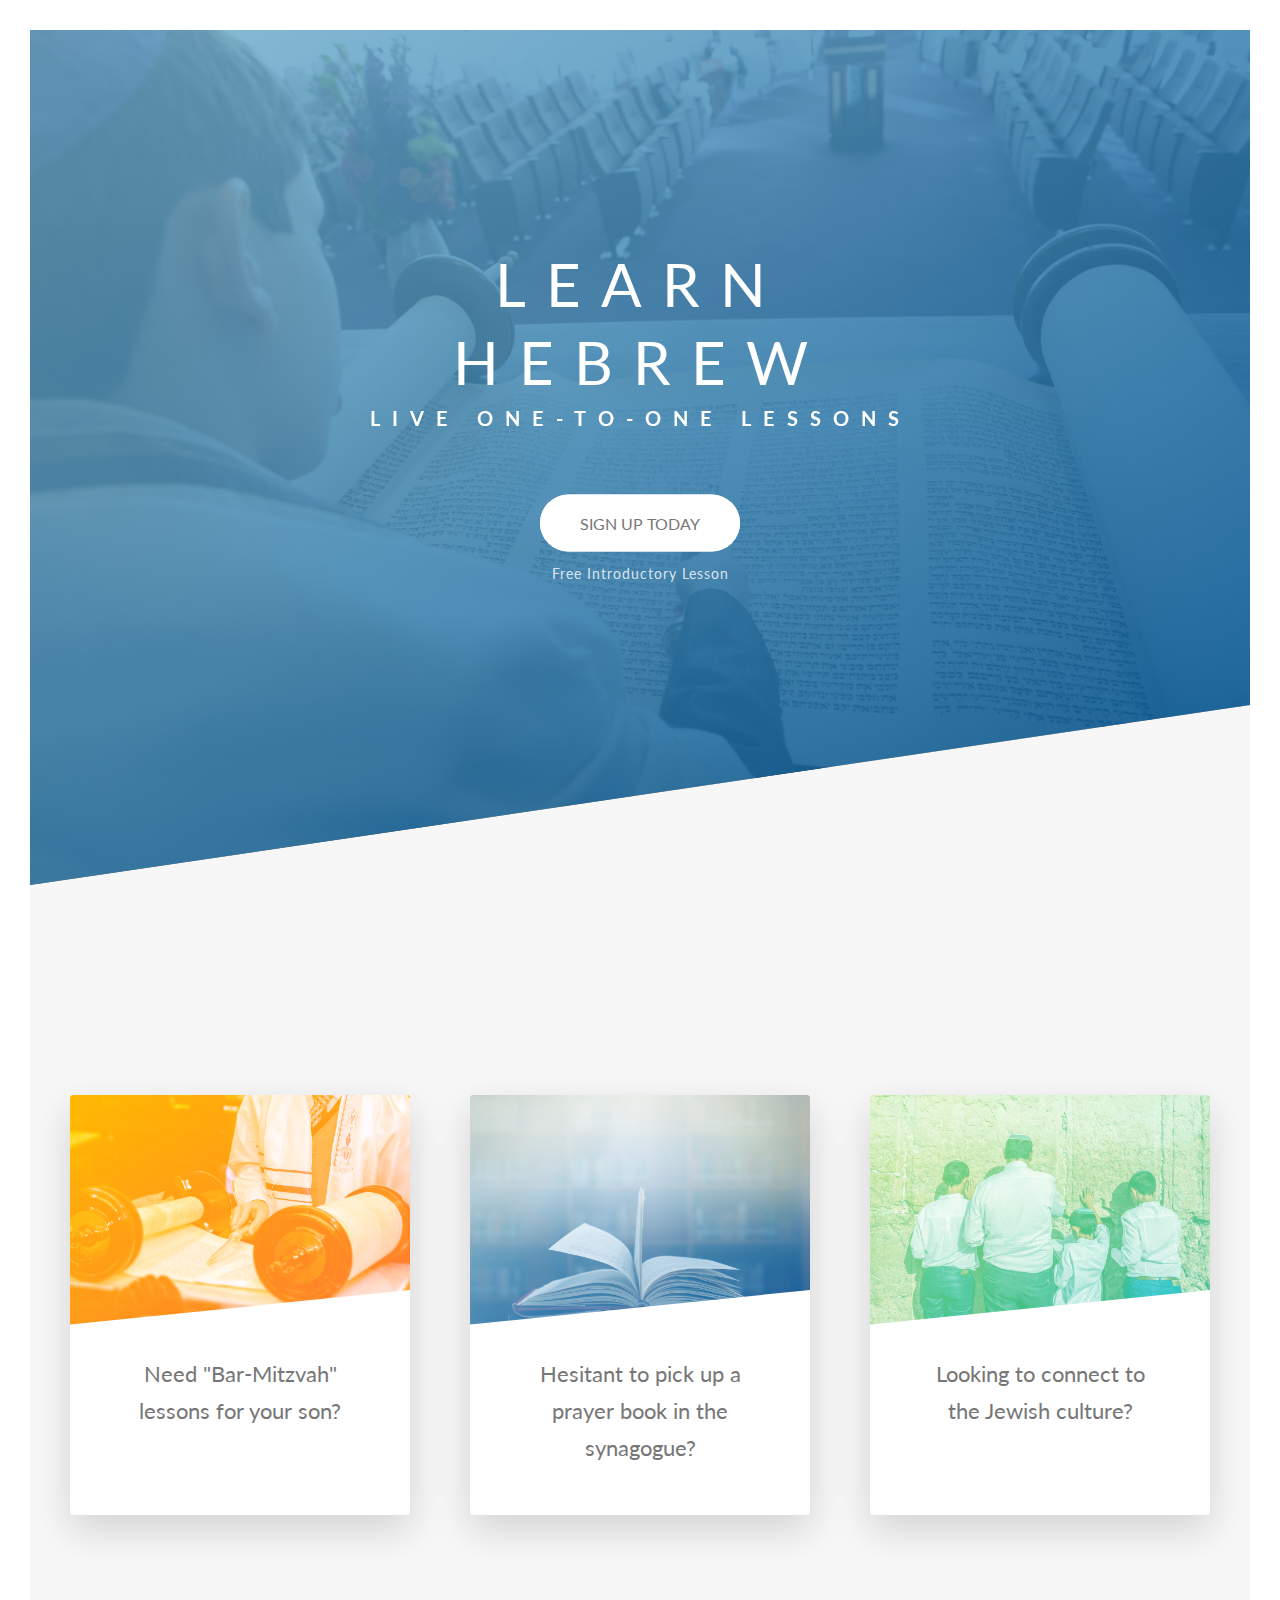
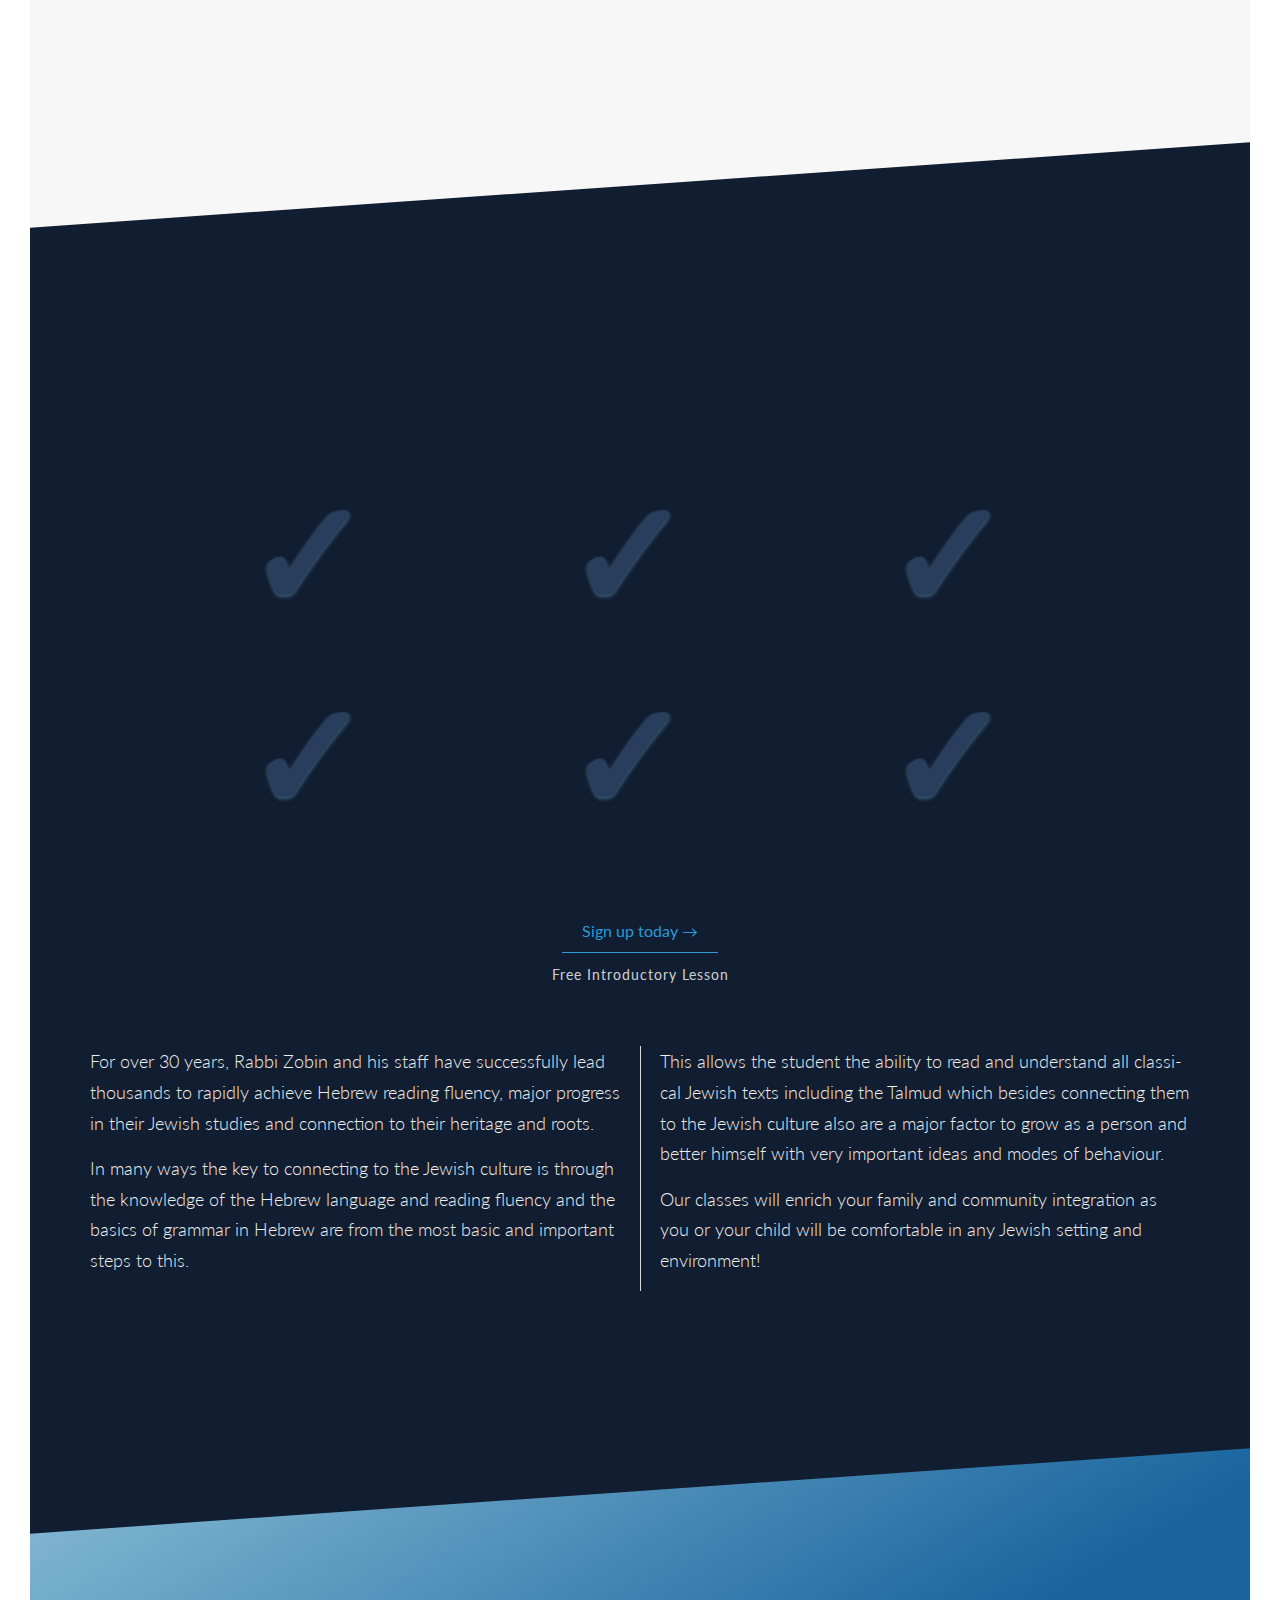
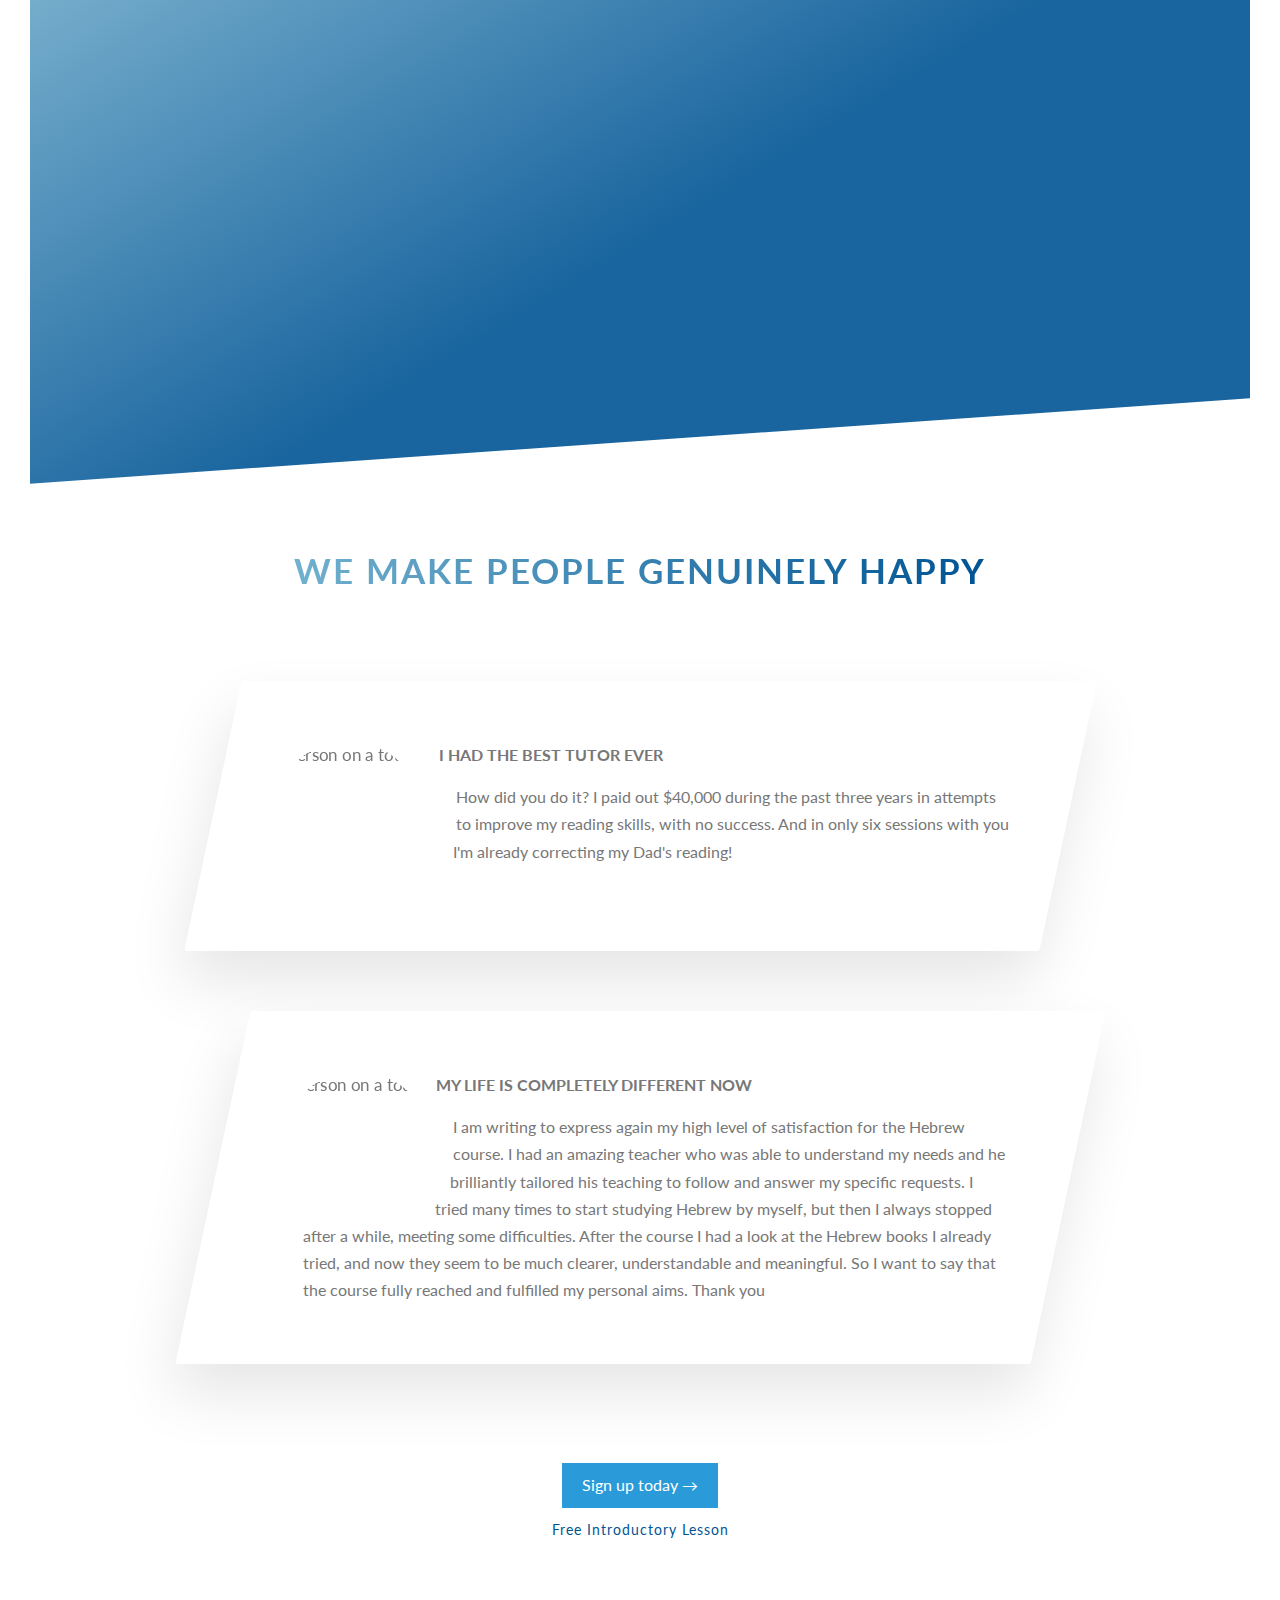
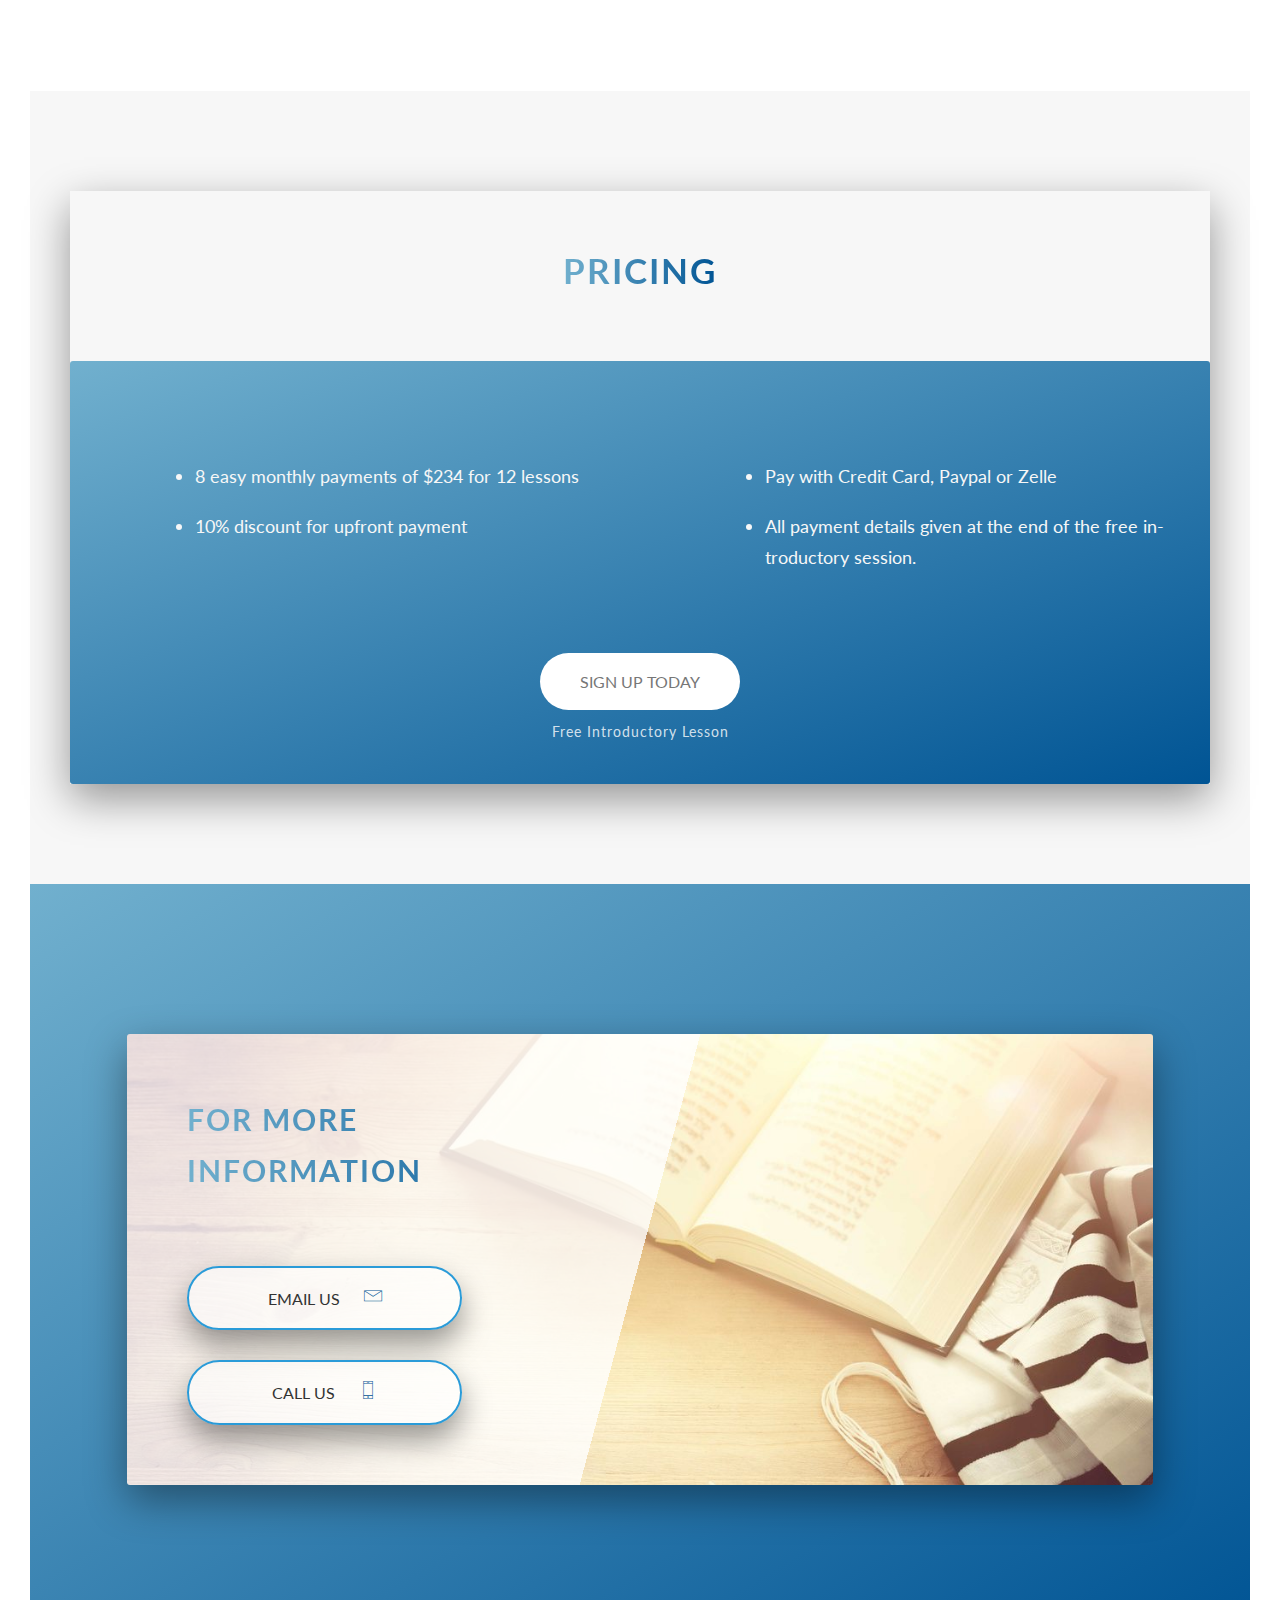
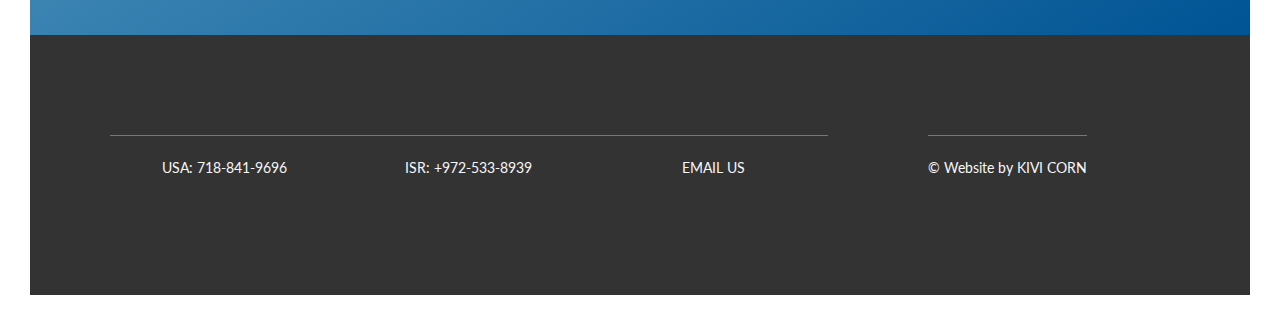
==== commit 020daf1a: "optimize images" ====
--- a/v3.html
+++ b/v3.html
@@ -1,63 +1,80 @@
 <!DOCTYPE html>
 <html lang="en">
-    <head>
-        <meta charset="UTF-8">
-        <meta name="viewport" content="width=device-width, initial-scale=1.0">
-        <link href="https://fonts.googleapis.com/css?family=Lato:100,300,400,700,900" rel="stylesheet">
-        <link href="https://unpkg.com/aos@2.3.1/dist/aos.css" rel="stylesheet">
-        <link rel="stylesheet" href="css/icon-font.css">
-        <link rel="stylesheet" href="css/main.css">
-        <link rel="icon" type="image/png" href="img/favicon16.ico">
-        <title>Learn Hebrew and Jewish Texts</title>
-        <script defer src="https://unpkg.com/aos@2.3.1/dist/aos.js"></script>
-        <script defer src="js/script.js"></script>        
-        <!-- Google Tag Manager -->
-
-        <script>(function(w,d,s,l,i){w[l]=w[l]||[];w[l].push({'gtm.start':
-
-        new Date().getTime(),event:'gtm.js'});var f=d.getElementsByTagName(s)[0],
-    
-        j=d.createElement(s),dl=l!='dataLayer'?'&l='+l:'';j.async=true;j.src=
-    
-        'https://www.googletagmanager.com/gtm.js?id='+i+dl;f.parentNode.insertBefore(j,f);
-    
-        })(window,document,'script','dataLayer','GTM-TTXZQD8');</script>
+  <head>
+    <meta charset="UTF-8" />
+    <meta name="viewport" content="width=device-width, initial-scale=1.0" />
+    <link
+      href="https://fonts.googleapis.com/css?family=Lato:100,300,400,700,900"
+      rel="stylesheet"
+    />
+    <link href="https://unpkg.com/aos@2.3.1/dist/aos.css" rel="stylesheet" />
+    <link rel="stylesheet" href="css/icon-font.css" />
+    <link rel="stylesheet" href="css/main.css" />
+    <link rel="icon" type="image/png" href="img/favicon16.ico" />
+    <title>Learn Hebrew and Jewish Texts</title>
+    <script defer src="https://unpkg.com/aos@2.3.1/dist/aos.js"></script>
+    <script defer src="js/script.js"></script>
+    <!-- Google Tag Manager -->
+
+    <script>
+      (function (w, d, s, l, i) {
+        w[l] = w[l] || [];
+        w[l].push({ "gtm.start": new Date().getTime(), event: "gtm.js" });
+        var f = d.getElementsByTagName(s)[0],
+          j = d.createElement(s),
+          dl = l != "dataLayer" ? "&l=" + l : "";
+        j.async = true;
+        j.src = "https://www.googletagmanager.com/gtm.js?id=" + i + dl;
+        f.parentNode.insertBefore(j, f);
+      })(window, document, "script", "dataLayer", "GTM-TTXZQD8");
+    </script>
     <!-- End Google Tag Manager -->
-    </head>
-    <body>
-        <!-- Google Tag Manager (noscript) -->
-        <noscript><iframe src="https://www.googletagmanager.com/ns.html?id=GTM-TTXZQD8"
-        height="0" width="0" style="display:none;visibility:hidden"></iframe></noscript>
-        <!-- End Google Tag Manager (noscript) -->
-        
-        <header class="header">
-            <!-- <div class="header__logo-box">
+  </head>
+  <body>
+    <!-- Google Tag Manager (noscript) -->
+    <noscript
+      ><iframe
+        src="https://www.googletagmanager.com/ns.html?id=GTM-TTXZQD8"
+        height="0"
+        width="0"
+        style="display: none; visibility: hidden"
+      ></iframe
+    ></noscript>
+    <!-- End Google Tag Manager (noscript) -->
+
+    <header class="header">
+      <!-- <div class="header__logo-box">
                 <img src="img/favicon96.png" alt="Logo" class="header__logo">
             </div> -->
 
-            <div class="header__text-box">
-                <h1 class="heading-primary">
-                    <span class="heading-primary--main">Learn Hebrew</span>
-                    <span class="heading-primary--sub">Connect to the Jewish culture</span>
-                </h1>
-                <a href="https://hebrew-reading-session.youcanbook.me/" target="blank" class="btn btn--white btn--animated">Sign up today</a>
-                <p class="offer btn--animated">first 5 receive a Free Introductory Lesson</p>
-            </div>
-        </header>
-        <!-- Improve your reading and understanding of Jewish  -->
-        <main>
-            <section class="section-questions">
-                <div class="u-center-text u-margin-bottom-big">
-                    <h2 data-aos="zoom-in" class="heading-secondary">
-                        Having difficulty reading Hebrew?
-                    </h2>
-                </div>
-                <!-- <div class="row questions-container"> -->
-                    <!-- <div class="questions-container__icon questions-container__icon--big">&#63;</div>
+      <div class="header__text-box">
+        <h1 class="heading-primary">
+          <span class="heading-primary--main">Learn Hebrew</span>
+          <span class="heading-primary--sub">live one-to-one lessons</span>
+        </h1>
+        <a
+          href="https://hebrew-reading-session.youcanbook.me/"
+          target="blank"
+          class="btn btn--white btn--animated"
+          >Sign up today</a
+        >
+        <p class="offer btn--animated">Free Introductory Lesson</p>
+      </div>
+    </header>
+    <!-- Improve your reading and understanding of Jewish  -->
+    <main>
+      <section class="section-questions">
+        <div class="u-center-text u-margin-bottom-big">
+          <h2 data-aos="zoom-in" class="heading-secondary">
+            Having difficulty reading Hebrew?
+          </h2>
+        </div>
+        <!-- <div class="row questions-container"> -->
+        <!-- <div class="questions-container__icon questions-container__icon--big">&#63;</div>
                     <div class="questions-container__icon questions-container__icon--left">&#63;</div>
                     <div class="questions-container__icon questions-container__icon--right">&#63;</div> -->
 
-                    <!-- <div class="questions">
+        <!-- <div class="questions">
                         <div data-aos="flip-right" data-aos-delay="1200" class=" u-margin-bottom-small questions__question">
                             <h3 class="heading-tertiary">
                                 Need "Bar-Mitzvah" lessons for your son?
@@ -79,279 +96,397 @@
                             </h3>
                         </div>
                     </div> -->
-                <!-- </div> -->
-                <section class="section-tours" id="section-tours">
-                    <div class="row">
-                        <div class="col">
-                            <div class="card">
-                                <div class="card__side card__side--front">
-                                    <div class="card__picture card__picture--1"></div>
-                                    <div class="card__details">
-                                        Need "Bar-Mitzvah" lessons for your son?
-                                    </div>
-                                </div>
-                            </div>
-                        </div>
-                        <div class="col">
-                            <div class="card">
-                                <div class="card__side card__side--front">
-                                    <div class="card__picture card__picture--2"></div>
-                                    <div class="card__details">
-                                        Hesitant to pick up a prayer book in the synagogue?
-                                    </div>
-                                </div>
-                            </div>
-                        </div>
-                        <div class="col">
-                            <div class="card">
-                                <div class="card__side card__side--front">
-                                    <div class="card__picture card__picture--3"></div>
-                                    <div class="card__details">
-                                        Looking to connect to the Jewish culture?
-                                    </div>
-                                </div>
-                            </div>
-                        </div>
-                    </div>
-                </section>
-            </section>
-
-            <section class="section-solution">
-                <div class="section-solution__content">
-                    <div data-aos="fade-down" class="u-center-text u-margin-bottom-big">
-                        <h2 class="heading-secondary solution__title">
-                            We've got you covered!
-                        </h2>
-                    </div>
-                    
-                    <div class="row solution__items">
-                        <!-- <div class="heading-tertiary solution__subtitle">
+        <!-- </div> -->
+        <section class="section-tours" id="section-tours">
+          <div class="row">
+            <div class="col">
+              <div class="card">
+                <div class="card__side card__side--front">
+                  <div class="card__picture card__picture--1"></div>
+                  <div class="card__details">
+                    Need "Bar-Mitzvah" lessons for your son?
+                  </div>
+                </div>
+              </div>
+            </div>
+            <div class="col">
+              <div class="card">
+                <div class="card__side card__side--front">
+                  <div class="card__picture card__picture--2"></div>
+                  <div class="card__details">
+                    Hesitant to pick up a prayer book in the synagogue?
+                  </div>
+                </div>
+              </div>
+            </div>
+            <div class="col">
+              <div class="card">
+                <div class="card__side card__side--front">
+                  <div class="card__picture card__picture--3"></div>
+                  <div class="card__details">
+                    Looking to connect to the Jewish culture?
+                  </div>
+                </div>
+              </div>
+            </div>
+          </div>
+        </section>
+      </section>
+
+      <section class="section-solution">
+        <div class="section-solution__content">
+          <div data-aos="fade-down" class="u-center-text u-margin-bottom-big">
+            <h2 class="heading-secondary solution__title">
+              We've got you covered!
+            </h2>
+          </div>
+
+          <div class="row solution__items">
+            <!-- <div class="heading-tertiary solution__subtitle">
                             With our Jewish Culture Enrichment Classes you will
                         </div> -->
-                        <div class="heading-tertiary solution__item">
-                            <p data-aos="fade"data-aos-anchor-placement="top-bottom" class="solution__item-header">
-                                rapidly achieve fluency in Hebrew reading
-                            </p>
-                            <div class="check-mark">&check;</div>
-                        </div>
-                        <div class="heading-tertiary solution__item">
-                            <p data-aos="fade" data-aos-delay="400"data-aos-anchor-placement="top-bottom" class="solution__item-header">
-                                Understand classic Jewish
-                                texts like the Torah and the Talmud.
-                            </p>
-                            <div class="check-mark">&check;</div>
-                        </div>
-                        <div class="heading-tertiary solution__item">
-                            <p data-aos="fade" data-aos-delay="600"data-aos-anchor-placement="top-bottom" class="solution__item-header">
-                                Over 30 years experience
-                            </p>
-                            <div class="check-mark">&check;</div>
-                        </div>
-                        <div class="heading-tertiary solution__item">
-                            <p data-aos="fade" data-aos-delay="800" data-aos-anchor-placement="top-bottom" class="solution__item-header">
-                                your son will read hebrew like a pro in no time!
-                            </p>
-                            <div class="check-mark">&check;</div>
-                        </div>
-                        <div class="heading-tertiary solution__item">
-                            <p data-aos="fade"data-aos-delay="1000"data-aos-anchor-placement="top-bottom" class="solution__item-header">
-                                connect to your heritage and roots
-                            </p>
-                            <div class="check-mark">&check;</div>
-                        </div>
-                        <div class="heading-tertiary solution__item">
-                            <p data-aos="fade"data-aos-delay="1200"data-aos-anchor-placement="top-bottom" class="solution__item-header">
-                                you will feel at home with the prayer services! 
-                            </p>
-                            <div class="check-mark">&check;</div>
-                        </div>
-                    </div>
-                    <div class="row solution__text">
-                        <div class="sign-up-offer">
-                            <a href="https://hebrew-reading-session.youcanbook.me/" target="blank" class="btn-text">Sign up today &rarr;</a>
-                            <p class="offer">First 5 receive a Free Introductory Lesson</p>
-                        </div>
-                        <div class="paragraph">
-                            <p class="u-margin-bottom-small">
-                                For over 30 years, Rabbi Zobin and his staff have successfully lead thousands to rapidly achieve Hebrew reading fluency, major progress in their Jewish studies and connection to their heritage and roots.
-                            </p>
-                            <p class="u-margin-bottom-small">
-                                In many ways the key to connecting to the Jewish culture is through the knowledge of the Hebrew language and reading fluency and the basics of grammar in Hebrew are from the most basic and important steps to this.
-                            </p>
-                            <p class="u-margin-bottom-small">
-                                This allows the student the ability to read and understand all classical Jewish texts including the Talmud which besides connecting them to the Jewish culture also are a major factor to grow as a person and better himself with very important ideas and modes of behaviour.
-                            </p>
-                            <p class="u-margin-bottom-small">
-                                Our classes will enrich your family and community integration as you or your child will be comfortable in any Jewish setting and environment!
-                            </p>
-                        </div>
-                    </div>
-                </div>  
-            </section>
-
-            <section class="section-features">
-                <div class="row">
-                    <div class="col" data-aos="zoom-in" data-aos-delay="800">
-                        <div class="feature-box">
-                            <i class="feature-box__icon icon-basic-display"></i>
-                            <h3 class="heading-tertiary u-margin-bottom-small">Learn Online</h3>
-                            <p class="feature-box__text">
-                                All of our programs are taught over Zoom, so you can learn from the comfort of your own home.
-                            </p>
-                        </div>
-                    </div>
-                    <div class="col"data-aos="zoom-in" data-aos-delay="600">
-                        <div class="feature-box">
-                            <i class="feature-box__icon icon-basic-calendar"></i>
-                            <h3 class="heading-tertiary u-margin-bottom-small">Flexible Schedule</h3>
-                            <p class="feature-box__text">
-                                With many talented and skillful tutors available, we can plan the lessons based on your schedule.
-                            </p>
-                        </div>
-                    </div>
-                    <div class="col"data-aos="zoom-in" data-aos-delay="400">
-                        <div class="feature-box">
-                            <i class="feature-box__icon icon-basic-clockwise"></i>
-                            <h3 class="heading-tertiary u-margin-bottom-small">Rapid  Success</h3>
-                            <p class="feature-box__text">
-                                Our approach to teaching Hebrew is unique, and accomplishes goals easily and in minimal time.
-                            </p>
-                        </div>
-                    </div>
-                    <div class="col"data-aos="zoom-in">
-                        <div class="feature-box">
-                            <i class="feature-box__icon icon-basic-message-multiple"></i>
-                            <h3 class="heading-tertiary u-margin-bottom-small">Satisfied Customers</h3>
-                            <p class="feature-box__text">
-                                Join thousands who have successfully mastered the Hebrew language using our unique method of teaching.
-                            </p>
-                        </div>
-                    </div>
-                </div>
-            </section>
-
-            <section class="section-stories">
-                <div class="bg-video">
-                    <video class="bg-video__content" autoplay muted loop>
-                        <source src="img/headphones.mp4" type="video/mp4">
-                            Your browser is not supported!
-                    </video>
-                </div>
-
-                <div class="u-center-text u-margin-bottom-big">
-                    <h2 class="heading-secondary">
-                        We make people genuinely happy
-                    </h2>
-                </div>
-
-                <div class="row">
-                    <div class="story">
-                        <figure class="story__shape">
-                            <img class="story__image story__image--1" src="https://randomuser.me/api/portraits/men/85.jpg" alt="Person on a tour">
-                            <figcaption class="story__caption">David stein</figcaption>
-                        </figure>
-                        <div class="story__text">
-                            <h3 class="heading-tertiary u-margin-bottom-small">I had the best tutor ever</h3>
-                            <p>
-                                How did you do it? I paid out $40,000 during the past three years in attempts to improve my reading skills, with no success. And in only six sessions with you I'm already correcting my Dad's reading!
-                            </p>
-                        </div>
-                    </div>
-                    <div class="story">
-                        <figure class="story__shape">
-                            <img class="story__image story__image--2" src="https://randomuser.me/api/portraits/men/42.jpg" alt="Person on a tour">
-                            <figcaption class="story__caption">Josh Marin</figcaption>
-                        </figure>
-                        <div class="story__text">
-                            <h3 class="heading-tertiary u-margin-bottom-small">My life is completely different now</h3>
-                            <p>
-                                I am writing to express again my high level of satisfaction for the Hebrew course. I had an amazing teacher who was able to understand my needs and he brilliantly  tailored his teaching to follow and answer my specific requests.
-
-                                I tried many times to start studying Hebrew by myself, but then I always stopped after a while, meeting some difficulties. After the course I had a look at the Hebrew books I already tried, and now they seem to be much clearer, understandable and meaningful.
-
-                                So I want to say that the course fully reached and fulfilled my personal aims. Thank you
-                            </p>
-                        </div>
-                    </div>
-                </div>
-
-                <div class="u-center-text u-margin-top-huge">
-                    <a href="https://hebrew-reading-session.youcanbook.me/" target="blank" class="btn-text btn-text__dark">Sign up today &rarr;</a>
-                    <p class="offer offer--dark">First 5 receive a Free Introductory Lesson</p>
-                </div>
-            </section>
-
-            <section class="section-pricing">
-                <div class="row pricing">
-                    <div class="u-center-text">
-                        <h2 class="heading-secondary pricing__title">
-                            Pricing
-                        </h2>
-                    </div>
-                    <div class="price-list-container">
-                        <ul class="pricing-list u-margin-bottom-big">
-                            <li class="pricing-list__item"> 8 easy monthly payments of $234 for 12 lessons</li>
-                            <li class="pricing-list__item">10% discount for upfront payment</li>
-                            <li class="pricing-list__item">Pay with Credit Card, Paypal or Zelle</li>
-                            <li class="pricing-list__item">All payment details given at the end of the free introductory session.</li>
-                        </ul>
-                        <div class="u-center-text">
-                            <a href="https://hebrew-reading-session.youcanbook.me/" target="blank" class="btn btn--white btn--animated btn--centered">Sign up today</a>
-                            <p class="offer btn--animated">first 5 receive a Free Introductory Lesson</p>
-                        </div>
-                    </div>
-                </div>
-            </section>
-
-            <section class="section-contact">
-                <div class="row">
-                    <div class="contact">
-                        <div class="contact__info">
-                            <div class="u-margin-bottom-medium">
-                                <h2 class="heading-secondary contact__heading">
-                                    For More Information
-                                </h2>
-                            </div>
-                            <!-- <div class="contact__item">
+            <div class="heading-tertiary solution__item">
+              <p
+                data-aos="fade"
+                data-aos-anchor-placement="top-bottom"
+                class="solution__item-header"
+              >
+                rapidly achieve fluency in Hebrew reading
+              </p>
+              <div class="check-mark">&check;</div>
+            </div>
+            <div class="heading-tertiary solution__item">
+              <p
+                data-aos="fade"
+                data-aos-delay="400"
+                data-aos-anchor-placement="top-bottom"
+                class="solution__item-header"
+              >
+                Understand classic Jewish texts like the Torah and the Talmud.
+              </p>
+              <div class="check-mark">&check;</div>
+            </div>
+            <div class="heading-tertiary solution__item">
+              <p
+                data-aos="fade"
+                data-aos-delay="600"
+                data-aos-anchor-placement="top-bottom"
+                class="solution__item-header"
+              >
+                Over 30 years experience
+              </p>
+              <div class="check-mark">&check;</div>
+            </div>
+            <div class="heading-tertiary solution__item">
+              <p
+                data-aos="fade"
+                data-aos-delay="800"
+                data-aos-anchor-placement="top-bottom"
+                class="solution__item-header"
+              >
+                your son will read hebrew like a pro in no time!
+              </p>
+              <div class="check-mark">&check;</div>
+            </div>
+            <div class="heading-tertiary solution__item">
+              <p
+                data-aos="fade"
+                data-aos-delay="1000"
+                data-aos-anchor-placement="top-bottom"
+                class="solution__item-header"
+              >
+                connect to your heritage and roots
+              </p>
+              <div class="check-mark">&check;</div>
+            </div>
+            <div class="heading-tertiary solution__item">
+              <p
+                data-aos="fade"
+                data-aos-delay="1200"
+                data-aos-anchor-placement="top-bottom"
+                class="solution__item-header"
+              >
+                you will feel at home with the prayer services!
+              </p>
+              <div class="check-mark">&check;</div>
+            </div>
+          </div>
+          <div class="row solution__text">
+            <div class="sign-up-offer">
+              <a
+                href="https://hebrew-reading-session.youcanbook.me/"
+                target="blank"
+                class="btn-text"
+                >Sign up today &rarr;</a
+              >
+              <p class="offer">Free Introductory Lesson</p>
+            </div>
+            <div class="paragraph">
+              <p class="u-margin-bottom-small">
+                For over 30 years, Rabbi Zobin and his staff have successfully
+                lead thousands to rapidly achieve Hebrew reading fluency, major
+                progress in their Jewish studies and connection to their
+                heritage and roots.
+              </p>
+              <p class="u-margin-bottom-small">
+                In many ways the key to connecting to the Jewish culture is
+                through the knowledge of the Hebrew language and reading fluency
+                and the basics of grammar in Hebrew are from the most basic and
+                important steps to this.
+              </p>
+              <p class="u-margin-bottom-small">
+                This allows the student the ability to read and understand all
+                classical Jewish texts including the Talmud which besides
+                connecting them to the Jewish culture also are a major factor to
+                grow as a person and better himself with very important ideas
+                and modes of behaviour.
+              </p>
+              <p class="u-margin-bottom-small">
+                Our classes will enrich your family and community integration as
+                you or your child will be comfortable in any Jewish setting and
+                environment!
+              </p>
+            </div>
+          </div>
+        </div>
+      </section>
+
+      <section class="section-features">
+        <div class="row">
+          <div class="col" data-aos="zoom-in" data-aos-delay="800">
+            <div class="feature-box">
+              <i class="feature-box__icon icon-basic-display"></i>
+              <h3 class="heading-tertiary u-margin-bottom-small">
+                Learn Online
+              </h3>
+              <p class="feature-box__text">
+                All of our programs are taught over Zoom, so you can learn from
+                the comfort of your own home.
+              </p>
+            </div>
+          </div>
+          <div class="col" data-aos="zoom-in" data-aos-delay="600">
+            <div class="feature-box">
+              <i class="feature-box__icon icon-basic-calendar"></i>
+              <h3 class="heading-tertiary u-margin-bottom-small">
+                Flexible Schedule
+              </h3>
+              <p class="feature-box__text">
+                With many talented and skillful tutors available, we can plan
+                the lessons based on your schedule.
+              </p>
+            </div>
+          </div>
+          <div class="col" data-aos="zoom-in" data-aos-delay="400">
+            <div class="feature-box">
+              <i class="feature-box__icon icon-basic-clockwise"></i>
+              <h3 class="heading-tertiary u-margin-bottom-small">
+                Rapid Success
+              </h3>
+              <p class="feature-box__text">
+                Our approach to teaching Hebrew is unique, and accomplishes
+                goals easily and in minimal time.
+              </p>
+            </div>
+          </div>
+          <div class="col" data-aos="zoom-in">
+            <div class="feature-box">
+              <i class="feature-box__icon icon-basic-message-multiple"></i>
+              <h3 class="heading-tertiary u-margin-bottom-small">
+                Satisfied Customers
+              </h3>
+              <p class="feature-box__text">
+                Join thousands who have successfully mastered the Hebrew
+                language using our unique method of teaching.
+              </p>
+            </div>
+          </div>
+        </div>
+      </section>
+
+      <section class="section-stories">
+        <div class="bg-video">
+          <video class="bg-video__content" autoplay muted loop>
+            <source src="img/headphones.mp4" type="video/mp4" />
+            Your browser is not supported!
+          </video>
+        </div>
+
+        <div class="u-center-text u-margin-bottom-big">
+          <h2 class="heading-secondary">We make people genuinely happy</h2>
+        </div>
+
+        <div class="row">
+          <div class="story">
+            <figure class="story__shape">
+              <img
+                class="story__image story__image--1"
+                src="https://randomuser.me/api/portraits/men/85.jpg"
+                alt="Person on a tour"
+              />
+              <figcaption class="story__caption">David stein</figcaption>
+            </figure>
+            <div class="story__text">
+              <h3 class="heading-tertiary u-margin-bottom-small">
+                I had the best tutor ever
+              </h3>
+              <p>
+                How did you do it? I paid out $40,000 during the past three
+                years in attempts to improve my reading skills, with no success.
+                And in only six sessions with you I'm already correcting my
+                Dad's reading!
+              </p>
+            </div>
+          </div>
+          <div class="story">
+            <figure class="story__shape">
+              <img
+                class="story__image story__image--2"
+                src="https://randomuser.me/api/portraits/men/42.jpg"
+                alt="Person on a tour"
+              />
+              <figcaption class="story__caption">Josh Marin</figcaption>
+            </figure>
+            <div class="story__text">
+              <h3 class="heading-tertiary u-margin-bottom-small">
+                My life is completely different now
+              </h3>
+              <p>
+                I am writing to express again my high level of satisfaction for
+                the Hebrew course. I had an amazing teacher who was able to
+                understand my needs and he brilliantly tailored his teaching to
+                follow and answer my specific requests. I tried many times to
+                start studying Hebrew by myself, but then I always stopped after
+                a while, meeting some difficulties. After the course I had a
+                look at the Hebrew books I already tried, and now they seem to
+                be much clearer, understandable and meaningful. So I want to say
+                that the course fully reached and fulfilled my personal aims.
+                Thank you
+              </p>
+            </div>
+          </div>
+        </div>
+
+        <div class="u-center-text u-margin-top-huge">
+          <a
+            href="https://hebrew-reading-session.youcanbook.me/"
+            target="blank"
+            class="btn-text btn-text__dark"
+            >Sign up today &rarr;</a
+          >
+          <p class="offer offer--dark">Free Introductory Lesson</p>
+        </div>
+      </section>
+
+      <section class="section-pricing">
+        <div class="row pricing">
+          <div class="u-center-text">
+            <h2 class="heading-secondary pricing__title">Pricing</h2>
+          </div>
+          <div class="price-list-container">
+            <ul class="pricing-list u-margin-bottom-big">
+              <li class="pricing-list__item">
+                8 easy monthly payments of $234 for 12 lessons
+              </li>
+              <li class="pricing-list__item">
+                10% discount for upfront payment
+              </li>
+              <li class="pricing-list__item">
+                Pay with Credit Card, Paypal or Zelle
+              </li>
+              <li class="pricing-list__item">
+                All payment details given at the end of the free introductory
+                session.
+              </li>
+            </ul>
+            <div class="u-center-text">
+              <a
+                href="https://hebrew-reading-session.youcanbook.me/"
+                target="blank"
+                class="btn btn--white btn--animated btn--centered"
+                >Sign up today</a
+              >
+              <p class="offer btn--animated">Free Introductory Lesson</p>
+            </div>
+          </div>
+        </div>
+      </section>
+
+      <section class="section-contact">
+        <div class="row">
+          <div class="contact">
+            <div class="contact__info">
+              <div class="u-margin-bottom-medium">
+                <h2 class="heading-secondary contact__heading">
+                  For More Information
+                </h2>
+              </div>
+              <!-- <div class="contact__item">
                                 <a class="contact__link contact__link--1 btn" href="#" target="blank">
                                     Book a Free Lesson <i class="icon-basic-calendar contact__icon"></i>
                                 </a>
                             </div> -->
-                            <div class="contact__item">
-                                <a class="btn contact__link contact__link--2" href="mailto:machonkriah@gmail.com" target="blank">
-                                    Email us <i class="icon-basic-mail contact__icon"></i>
-                                </a>
-                            </div>
-                            <div class="contact__item">
-                                <a class="btn contact__link contact__link--3" href="tel:+17188419696" target="blank">
-                                    Call us <i class="icon-basic-smartphone contact__icon"></i>
-                                </a>
-                            </div>
-                        </div>
-                    </div>
-                </div>
-            </section>
-        </main>
-        <footer class="footer">
-            <div class="row">
-                <div class="footer__col--1">
-                    <div class="footer__navigation">
-                        <ul class="footer__list">
-                            <li class="footer__item"><a href="tel:+17188419696" class="footer__link">USA: 718-841-9696</a></li>
-                            <li class="footer__item"><a href="tel:+9725338939" class="footer__link">ISR: +972-533-8939</a></li>
-                            <li class="footer__item"><a href="mailto:machonkriah@gmail.com" class="footer__link">Email us</a></li>
-                        </ul>
-                    </div>
-                </div>
-                <div class="footer__col--2">
-                    <p class="footer__copyright">
-                        &copy Website by <a href="mailto:developer@bykivi.com" target="blank" class="footer__link">Kivi Corn</a>
-                    </p>
-                </div>
-            </div>
-        </footer>
-
-        <!-- <div class="popup" id="popup">
+              <div class="contact__item">
+                <a
+                  class="btn contact__link contact__link--2"
+                  href="mailto:machonkriah@gmail.com"
+                  target="blank"
+                >
+                  Email us <i class="icon-basic-mail contact__icon"></i>
+                </a>
+              </div>
+              <div class="contact__item">
+                <a
+                  class="btn contact__link contact__link--3"
+                  href="tel:+17188419696"
+                  target="blank"
+                >
+                  Call us <i class="icon-basic-smartphone contact__icon"></i>
+                </a>
+              </div>
+            </div>
+          </div>
+        </div>
+      </section>
+    </main>
+    <footer class="footer">
+      <div class="row">
+        <div class="footer__col--1">
+          <div class="footer__navigation">
+            <ul class="footer__list">
+              <li class="footer__item">
+                <a href="tel:+17188419696" class="footer__link"
+                  >USA: 718-841-9696</a
+                >
+              </li>
+              <li class="footer__item">
+                <a href="tel:+9725338939" class="footer__link"
+                  >ISR: +972-533-8939</a
+                >
+              </li>
+              <li class="footer__item">
+                <a href="mailto:machonkriah@gmail.com" class="footer__link"
+                  >Email us</a
+                >
+              </li>
+            </ul>
+          </div>
+        </div>
+        <div class="footer__col--2">
+          <p class="footer__copyright">
+            &copy Website by
+            <a
+              href="mailto:developer@bykivi.com"
+              target="blank"
+              class="footer__link"
+              >Kivi Corn</a
+            >
+          </p>
+        </div>
+      </div>
+    </footer>
+
+    <!-- <div class="popup" id="popup">
             <div class="popup__content">
                 <div class="popup__left">
                     <img src="img/kosel.jpeg" alt="tora photo" class="popup__img">
@@ -370,5 +505,5 @@
                 </div>
             </div>
         </div> -->
-    </body>
+  </body>
 </html>
--- a/css/main.css
+++ b/css/main.css
@@ -181,7 +181,7 @@
   display: block;
   font-size: 2rem;
   font-weight: 700;
-  letter-spacing: 1.75rem;
+  letter-spacing: 1.2rem;
   -webkit-animation: moveInRight 1s ease-out;
           animation: moveInRight 1s ease-out;
 }
@@ -1057,7 +1057,7 @@
 
 @media (max-width: 1450px) {
   .header__text-box {
-    top: 50%;
+    top: 45%;
   }
 }
 
